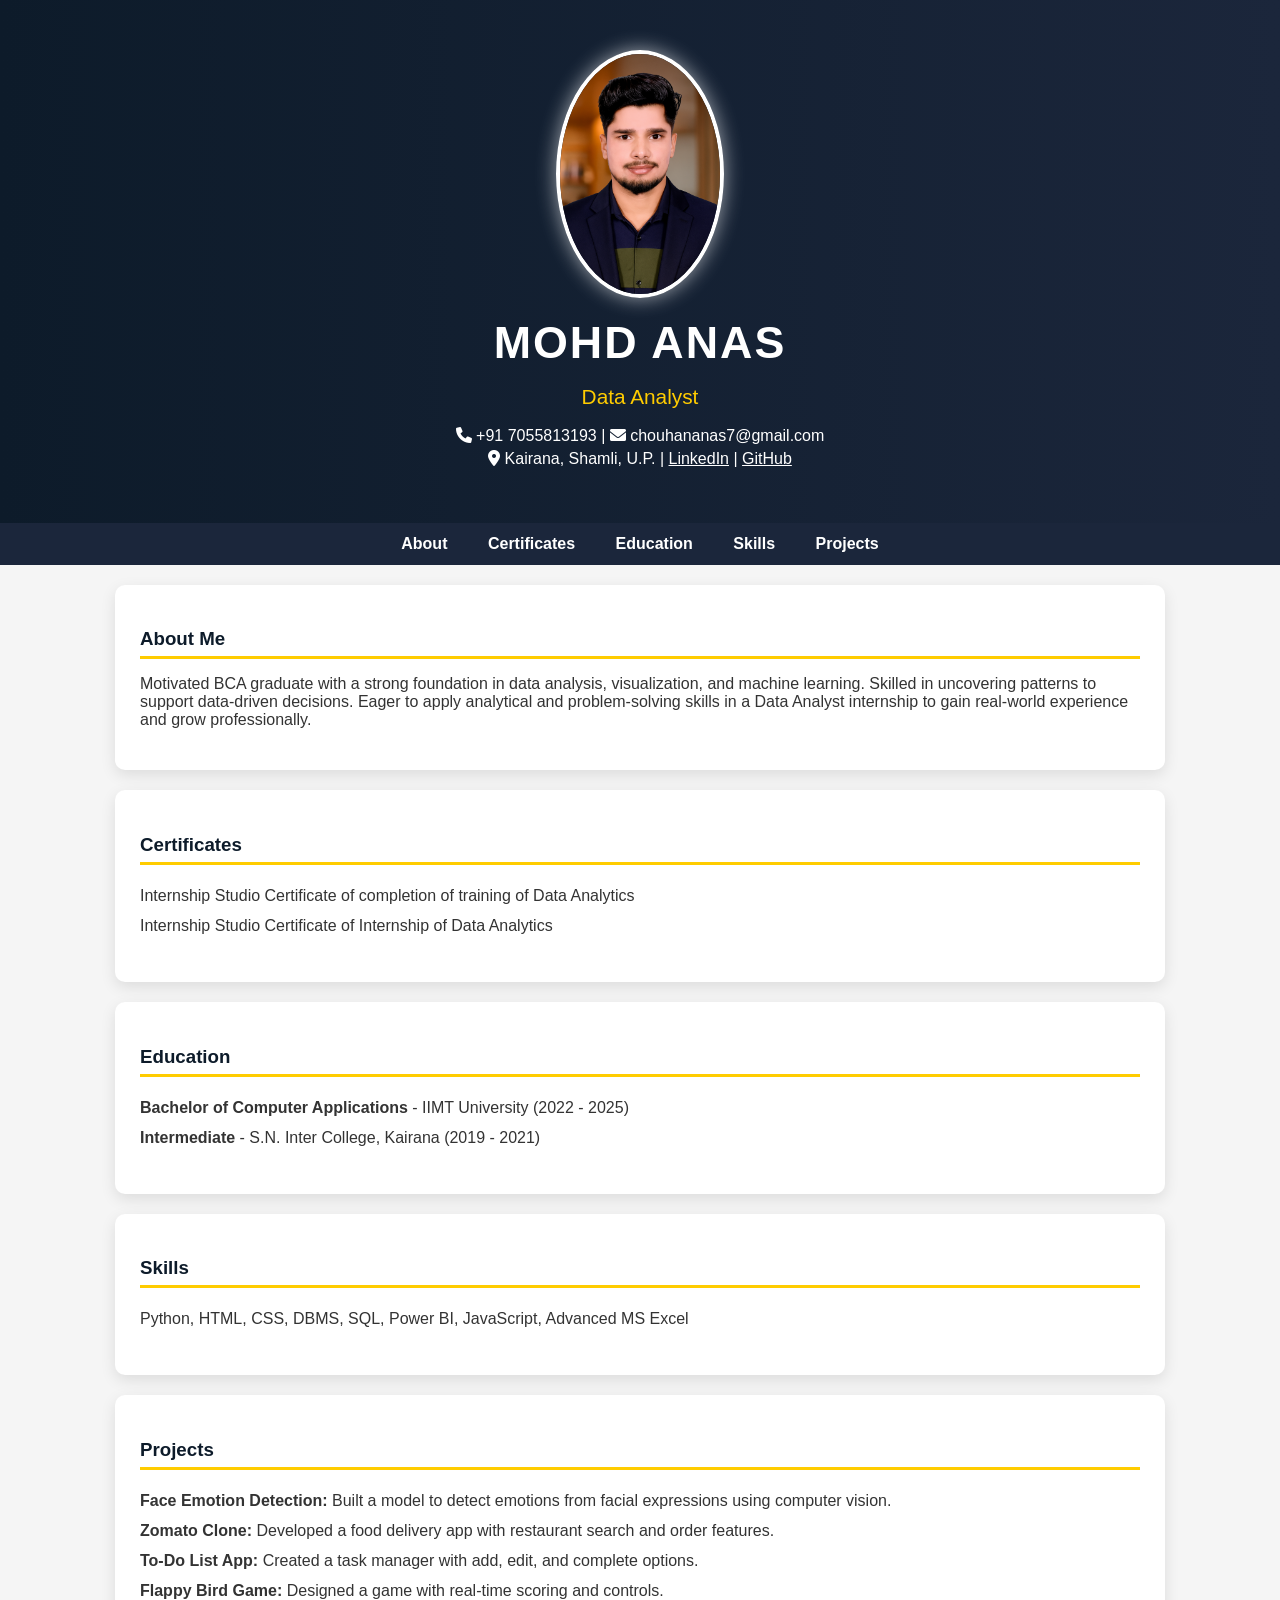
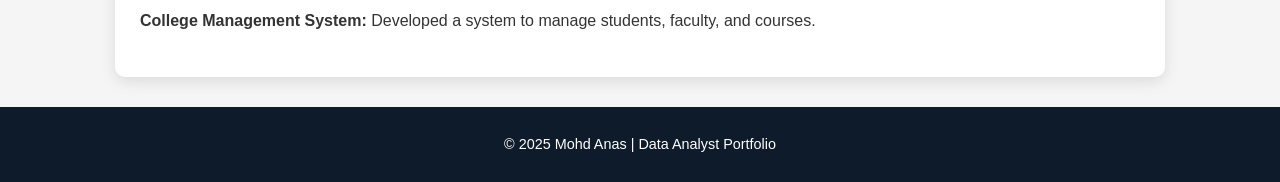
==== index.html @ b006fb7f "portfolio name" ====
<!DOCTYPE html>
<html lang="en">
<head>
    <meta charset="UTF-8">
    <meta name="viewport" content="width=device-width, initial-scale=1.0">
    <title>Mohd Anas - Data Analyst</title>
    <link href="https://cdnjs.cloudflare.com/ajax/libs/font-awesome/6.0.0/css/all.min.css" rel="stylesheet">
    <style>
        /* Global Styles */
        body {
            font-family: 'Segoe UI', Tahoma, sans-serif;
            margin: 0;
            background: #f5f5f5;
            color: #333;
            scroll-behavior: smooth;
        }

        /* Header */
        header {
            background: linear-gradient(90deg, #0d1b2a, #1b263b);
            color: white;
            text-align: center;
            padding: 50px 20px;
            animation: fadeInDown 1.2s ease-in-out;
        }
        header img {
            width: 160px;
            border-radius: 50%;
            border: 4px solid white;
            animation: bounce 3s infinite ease-in-out;
            box-shadow: 0 0 20px rgba(255,255,255,0.6);
            transition: transform 0.4s ease, box-shadow 0.4s ease;
        }
        header img:hover {
            transform: scale(1.08);
            box-shadow: 0 0 40px rgba(255, 204, 0, 0.8);
        }
        header h1 {
            font-size: 2.8em;
            margin: 15px 0 5px;
            letter-spacing: 2px;
            animation: fadeIn 1.5s ease-in-out;
        }
        header h2 {
            font-weight: normal;
            font-size: 1.3em;
            color: #ffcc00;
            animation: fadeIn 2s ease-in-out;
        }
        header p {
            margin: 5px 0;
            animation: fadeIn 2.2s ease-in-out;
        }

        /* Navigation */
        nav {
            background: #1b263b;
            text-align: center;
            padding: 12px 0;
            position: sticky;
            top: 0;
            z-index: 10;
        }
        nav a {
            color: white;
            margin: 0 18px;
            text-decoration: none;
            font-weight: bold;
            transition: color 0.3s, transform 0.3s;
        }
        nav a:hover {
            color: #ffcc00;
            transform: translateY(-2px);
        }

        /* Sections */
        section {
            max-width: 1000px;
            margin: auto;
            background: white;
            padding: 25px;
            margin-top: 20px;
            border-radius: 10px;
            box-shadow: 0px 5px 15px rgba(0,0,0,0.1);
            opacity: 0;
            transform: translateY(30px);
            transition: all 0.8s ease-in-out;
        }
        section.show {
            opacity: 1;
            transform: translateY(0);
        }

        h3 {
            color: #0d1b2a;
            border-bottom: 3px solid #ffcc00;
            padding-bottom: 6px;
            margin-bottom: 15px;
            position: relative;
            animation: slideInLeft 1s ease-in-out;
        }

        ul {
            list-style: none;
            padding: 0;
        }
        ul li {
            padding: 6px 0;
            animation: fadeInUp 0.8s ease-in-out;
        }

        /* Footer */
        footer {
            background: #0d1b2a;
            color: white;
            text-align: center;
            padding: 15px;
            margin-top: 30px;
            font-size: 0.9em;
        }

        /* Animations */
        @keyframes fadeIn {
            from { opacity: 0; }
            to { opacity: 1; }
        }
        @keyframes fadeInDown {
            from { transform: translateY(-40px); opacity: 0; }
            to { transform: translateY(0); opacity: 1; }
        }
        @keyframes slideInLeft {
            from { transform: translateX(-40px); opacity: 0; }
            to { transform: translateX(0); opacity: 1; }
        }
        @keyframes fadeInUp {
            from { transform: translateY(20px); opacity: 0; }
            to { transform: translateY(0); opacity: 1; }
        }
        @keyframes bounce {
            0%, 100% { transform: translateY(0); }
            50% { transform: translateY(-12px); }
        }
    </style>
</head>
<body>

<header>
    <img src="image.png" alt="Mohd Anas">
    <h1>MOHD ANAS</h1>
    <h2>Data Analyst</h2>
    <p><i class="fas fa-phone"></i> +91 7055813193 | <i class="fas fa-envelope"></i> chouhananas7@gmail.com</p>
    <p><i class="fas fa-map-marker-alt"></i> Kairana, Shamli, U.P. | 
       <a href="https://www.linkedin.com/in/mohd-anas-bbb191322/" style="color:white">LinkedIn</a> | 
       <a href="https://github.com/anaschouhan001" style="color:white">GitHub</a>
    </p>
</header>

<nav>
    <a href="#about">About</a>
    <a href="#certificates">Certificates</a>
    <a href="#education">Education</a>
    <a href="#skills">Skills</a>
    <a href="#projects">Projects</a>
</nav>

<section id="about">
    <h3>About Me</h3>
    <p>Motivated BCA graduate with a strong foundation in data analysis, visualization, and machine learning. Skilled in uncovering patterns to support data-driven decisions. Eager to apply analytical and problem-solving skills in a Data Analyst internship to gain real-world experience and grow professionally.</p>
</section>

<section id="certificates">
    <h3>Certificates</h3>
    <ul>
        <li>Internship Studio Certificate of completion of training of Data Analytics</li>
        <li>Internship Studio Certificate of Internship of Data Analytics</li>
    </ul>
</section>

<section id="education">
    <h3>Education</h3>
    <ul>
        <li><strong>Bachelor of Computer Applications</strong> - IIMT University (2022 - 2025)</li>
        <li><strong>Intermediate</strong> - S.N. Inter College, Kairana (2019 - 2021)</li>
    </ul>
</section>

<section id="skills">
    <h3>Skills</h3>
    <ul>
        <li>Python, HTML, CSS, DBMS, SQL, Power BI, JavaScript, Advanced MS Excel</li>
    </ul>
</section>

<section id="projects">
    <h3>Projects</h3>
    <ul>
        <li><strong>Face Emotion Detection:</strong> Built a model to detect emotions from facial expressions using computer vision.</li>
        <li><strong>Zomato Clone:</strong> Developed a food delivery app with restaurant search and order features.</li>
        <li><strong>To-Do List App:</strong> Created a task manager with add, edit, and complete options.</li>
        <li><strong>Flappy Bird Game:</strong> Designed a game with real-time scoring and controls.</li>
        <li><strong>College Management System:</strong> Developed a system to manage students, faculty, and courses.</li>
    </ul>
</section>

<footer>
    <p>&copy; 2025 Mohd Anas | Data Analyst Portfolio</p>
</footer>

<!-- Scroll Animation Script -->
<script>
    const sections = document.querySelectorAll("section");
    const revealSection = () => {
        sections.forEach(sec => {
            const secTop = sec.getBoundingClientRect().top;
            if (secTop < window.innerHeight - 100) {
                sec.classList.add("show");
            }
        });
    };
    window.addEventListener("scroll", revealSection);
    revealSection();
</script>

</body>
</html>
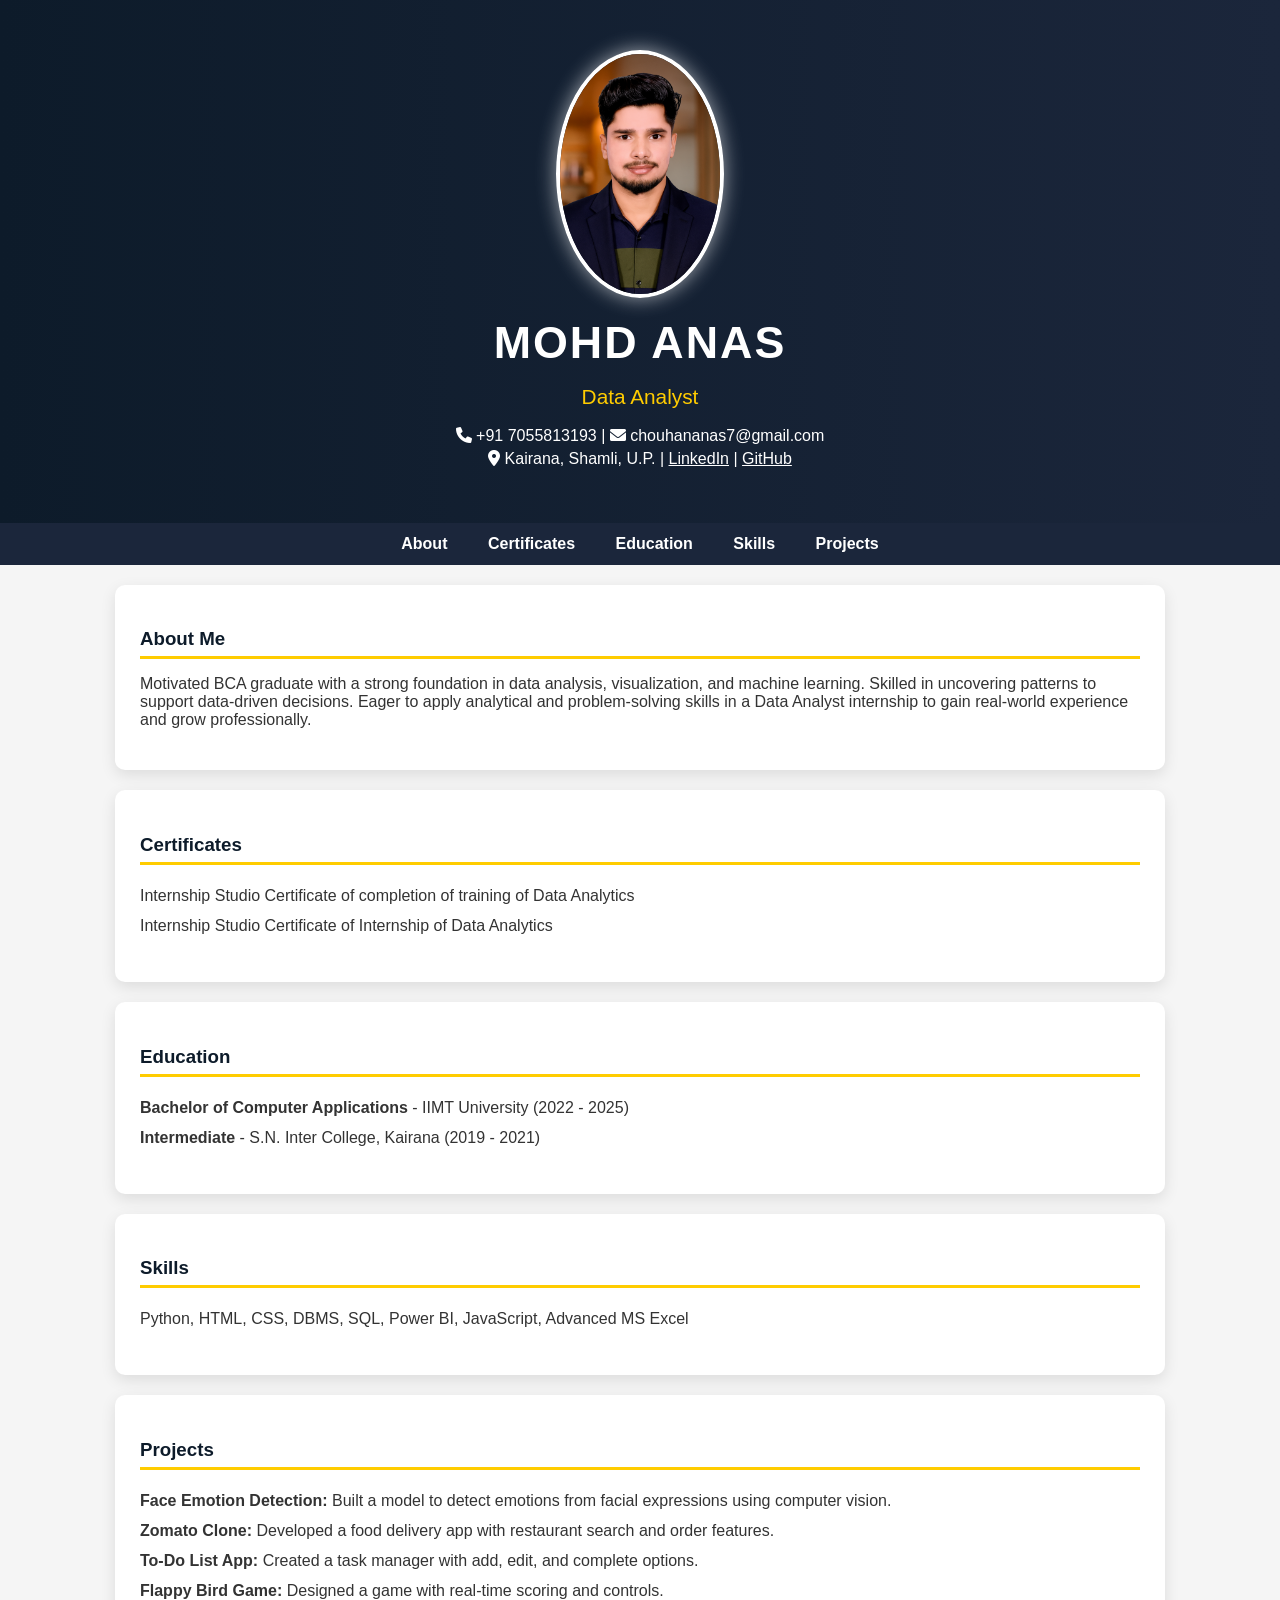
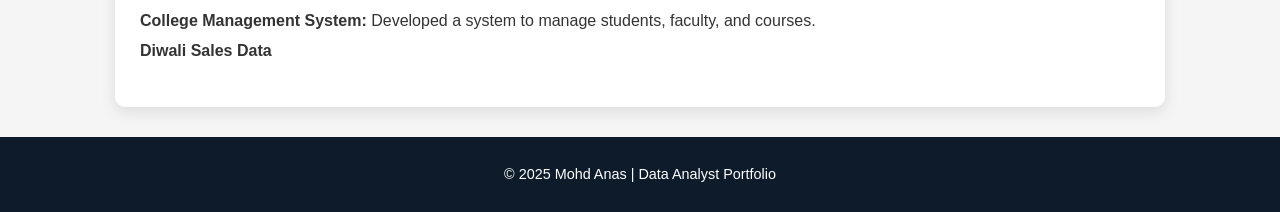
==== commit 0224370c: "linkdin link add" ====
--- a/index.html
+++ b/index.html
@@ -150,7 +150,7 @@
     <h2>Data Analyst</h2>
     <p><i class="fas fa-phone"></i> +91 7055813193 | <i class="fas fa-envelope"></i> chouhananas7@gmail.com</p>
     <p><i class="fas fa-map-marker-alt"></i> Kairana, Shamli, U.P. | 
-       <a href="https://www.linkedin.com/in/mohd-anas-bbb191322/" style="color:white">LinkedIn</a> | 
+       <a href="https://www.linkedin.com/in/mohd-anas-bb8191322?utm_source=share&utm_campaign=share_via&utm_content=profile&utm_medium=android_app" style="color:white">LinkedIn</a> | 
        <a href="https://github.com/anaschouhan001" style="color:white">GitHub</a>
     </p>
 </header>
@@ -199,6 +199,7 @@
         <li><strong>To-Do List App:</strong> Created a task manager with add, edit, and complete options.</li>
         <li><strong>Flappy Bird Game:</strong> Designed a game with real-time scoring and controls.</li>
         <li><strong>College Management System:</strong> Developed a system to manage students, faculty, and courses.</li>
+        <li><strong>Diwali Sales Data</strong></li>
     </ul>
 </section>
 
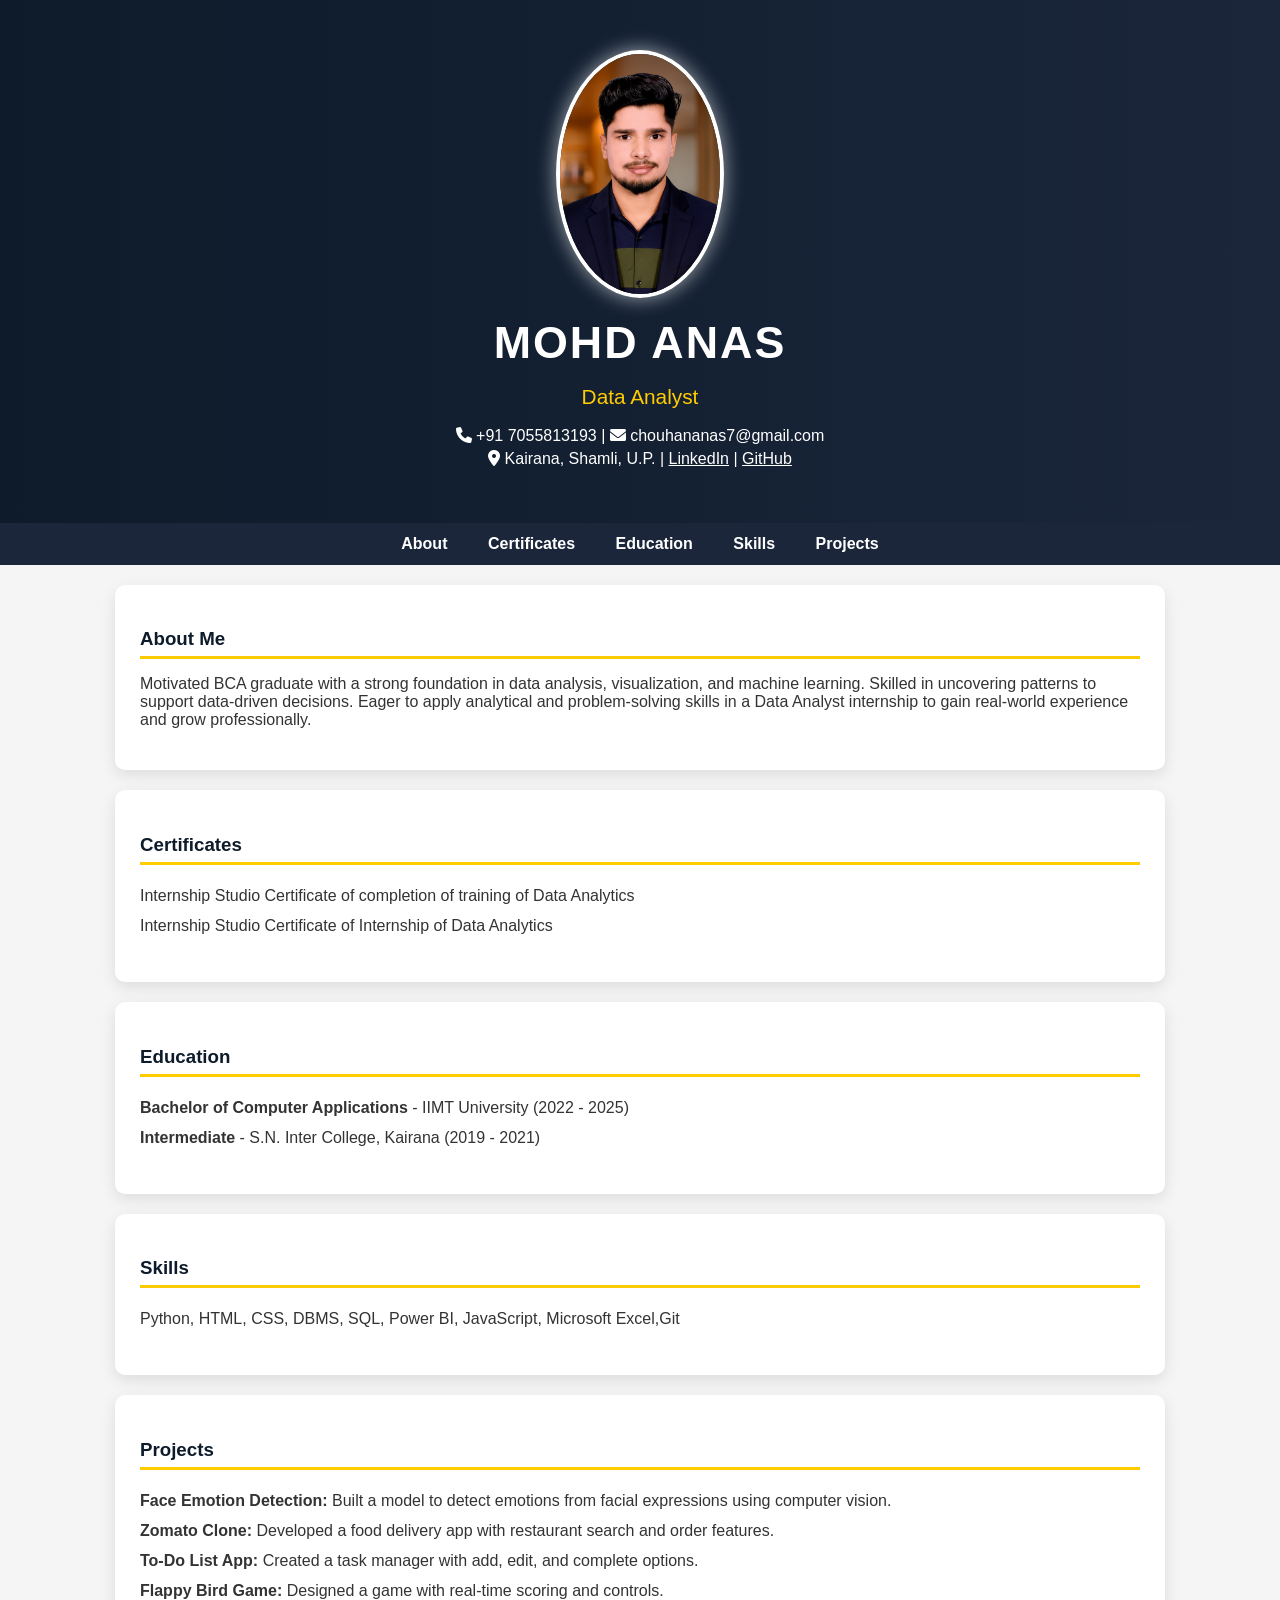
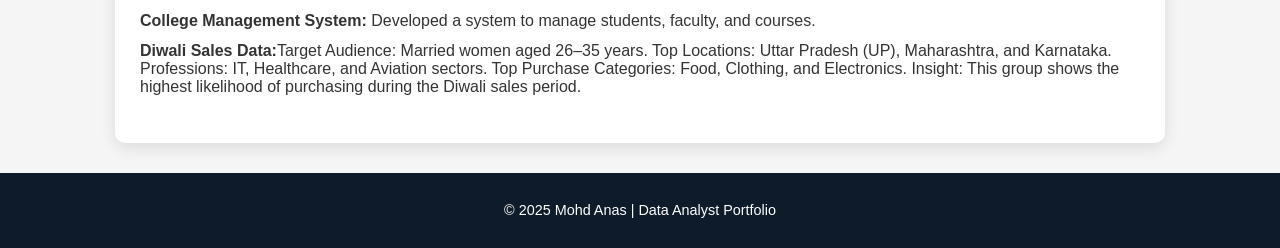
==== commit 8e5a84ba: "project add" ====
--- a/index.html
+++ b/index.html
@@ -187,7 +187,7 @@
 <section id="skills">
     <h3>Skills</h3>
     <ul>
-        <li>Python, HTML, CSS, DBMS, SQL, Power BI, JavaScript, Advanced MS Excel</li>
+        <li>Python, HTML, CSS, DBMS, SQL, Power BI, JavaScript, Microsoft Excel,Git</li>
     </ul>
 </section>
 
@@ -199,7 +199,11 @@
         <li><strong>To-Do List App:</strong> Created a task manager with add, edit, and complete options.</li>
         <li><strong>Flappy Bird Game:</strong> Designed a game with real-time scoring and controls.</li>
         <li><strong>College Management System:</strong> Developed a system to manage students, faculty, and courses.</li>
-        <li><strong>Diwali Sales Data</strong></li>
+        <li><strong>Diwali Sales Data:</strong>Target Audience: Married women aged 26–35 years.
+                                               Top Locations: Uttar Pradesh (UP), Maharashtra, and Karnataka.
+                                               Professions: IT, Healthcare, and Aviation sectors.
+                                               Top Purchase Categories: Food, Clothing, and Electronics.
+                                               Insight: This group shows the highest likelihood of purchasing during the Diwali sales period.</li>
     </ul>
 </section>
 
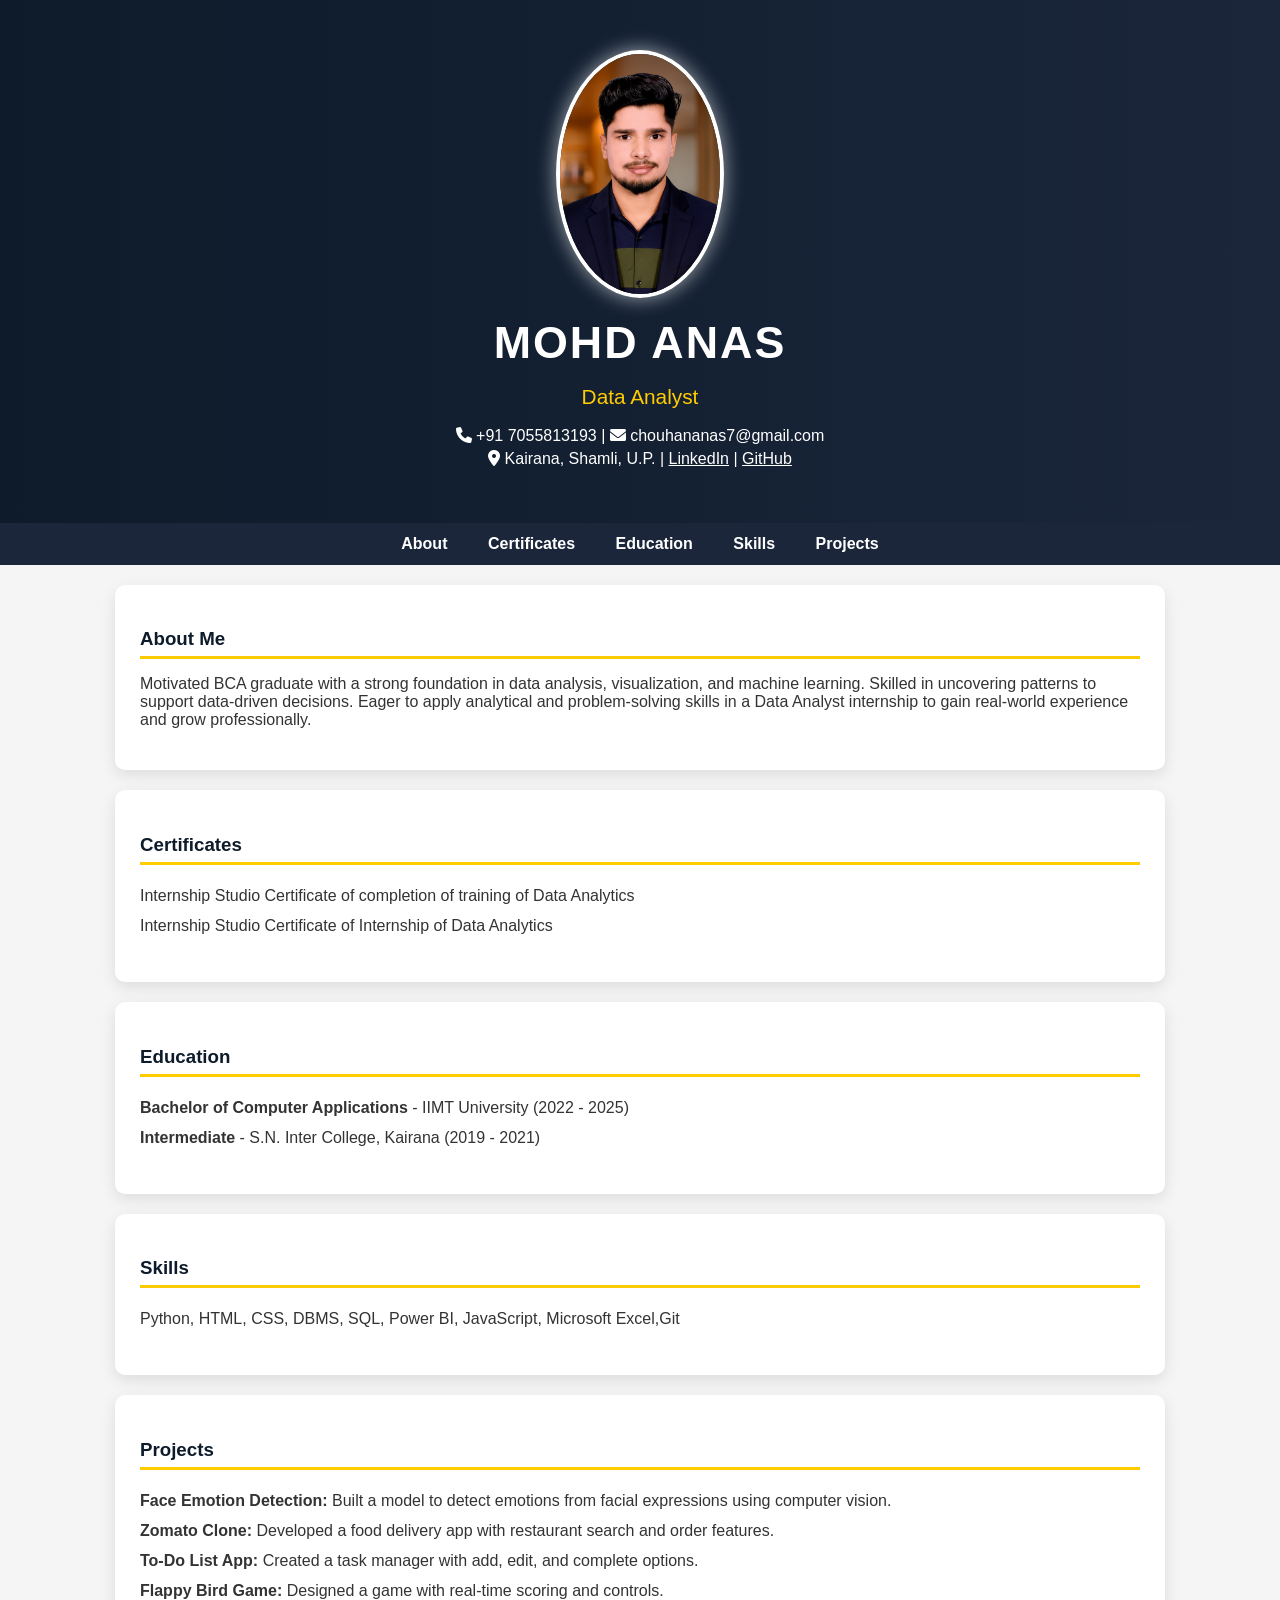
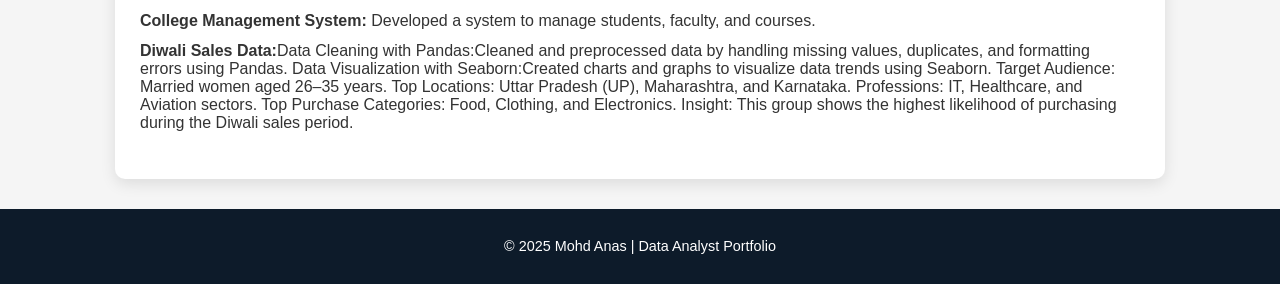
==== commit 8c3d9a36: "Update Project" ====
--- a/index.html
+++ b/index.html
@@ -199,7 +199,9 @@
         <li><strong>To-Do List App:</strong> Created a task manager with add, edit, and complete options.</li>
         <li><strong>Flappy Bird Game:</strong> Designed a game with real-time scoring and controls.</li>
         <li><strong>College Management System:</strong> Developed a system to manage students, faculty, and courses.</li>
-        <li><strong>Diwali Sales Data:</strong>Target Audience: Married women aged 26–35 years.
+        <li><strong>Diwali Sales Data:</strong>Data Cleaning with Pandas:Cleaned and preprocessed data by handling missing values, duplicates, and formatting errors using Pandas.
+                                               Data Visualization with Seaborn:Created charts and graphs to visualize data trends using Seaborn.
+                                               Target Audience: Married women aged 26–35 years.
                                                Top Locations: Uttar Pradesh (UP), Maharashtra, and Karnataka.
                                                Professions: IT, Healthcare, and Aviation sectors.
                                                Top Purchase Categories: Food, Clothing, and Electronics.
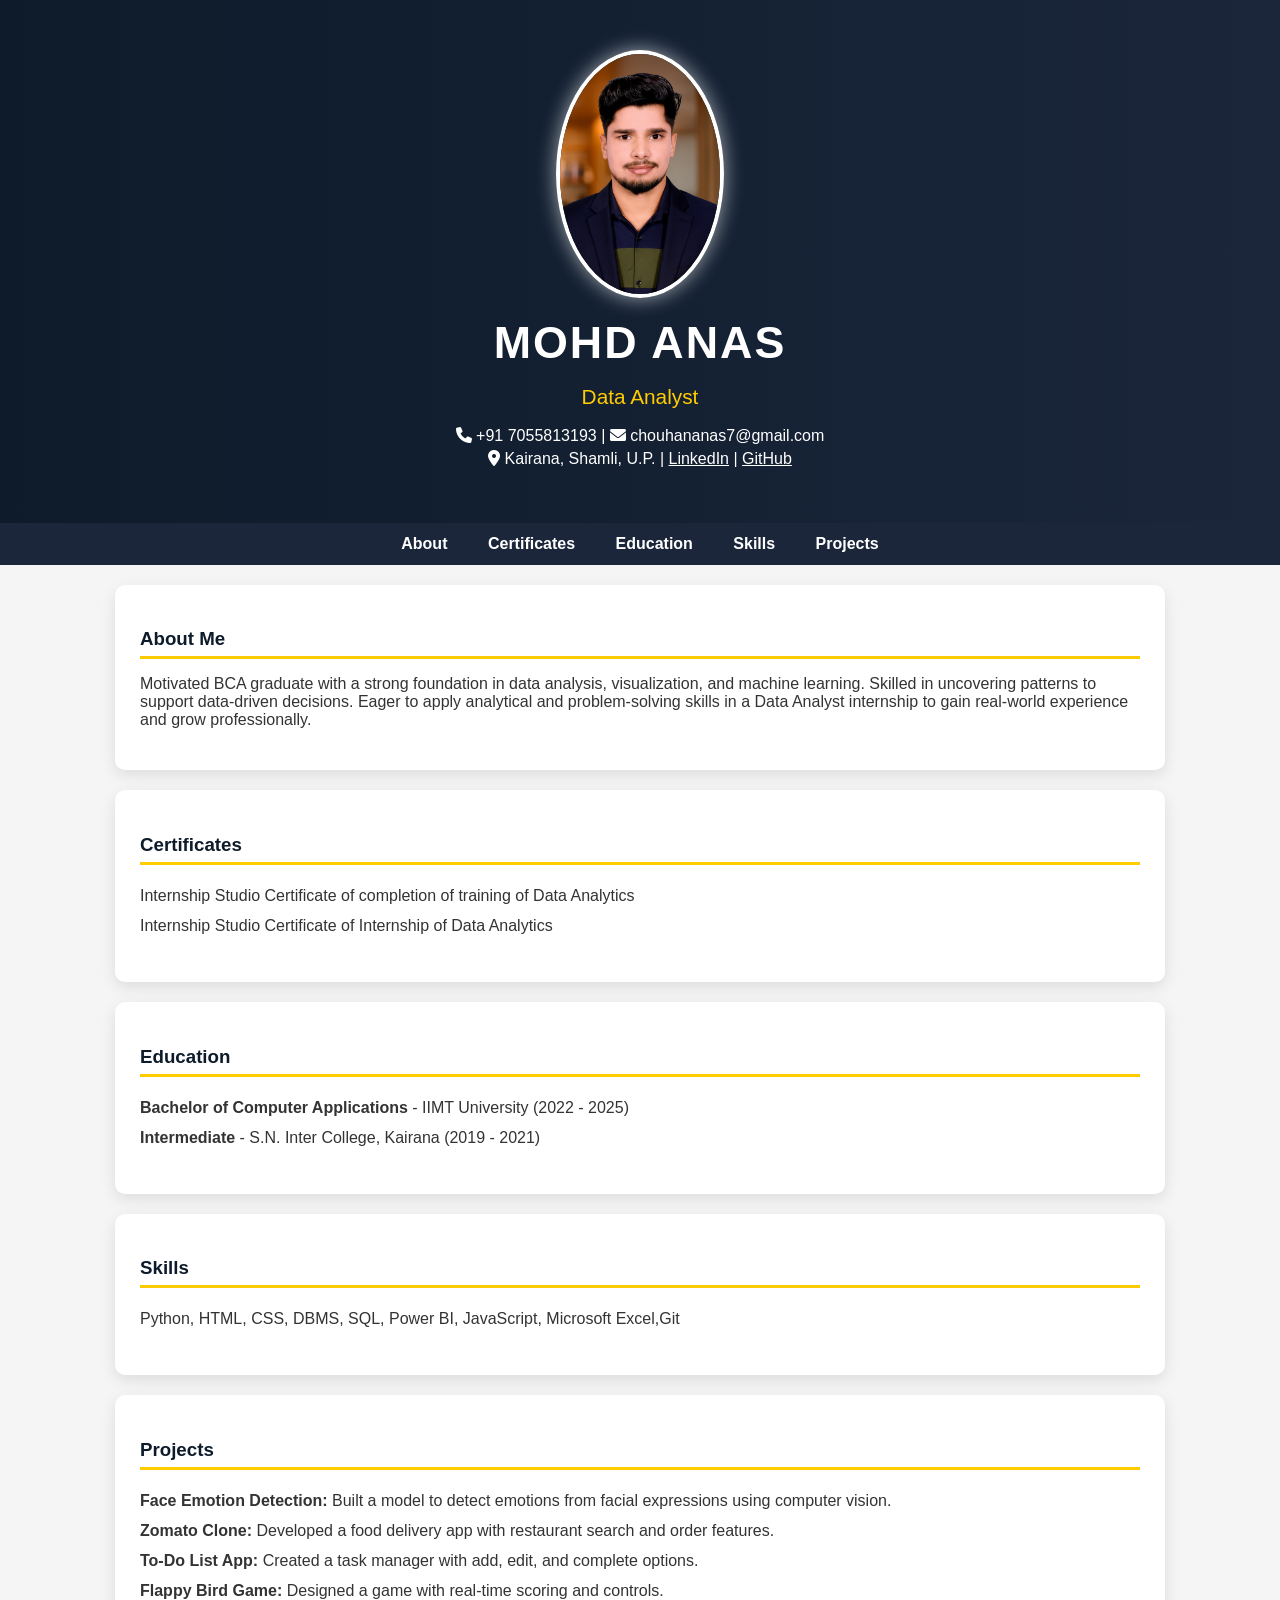
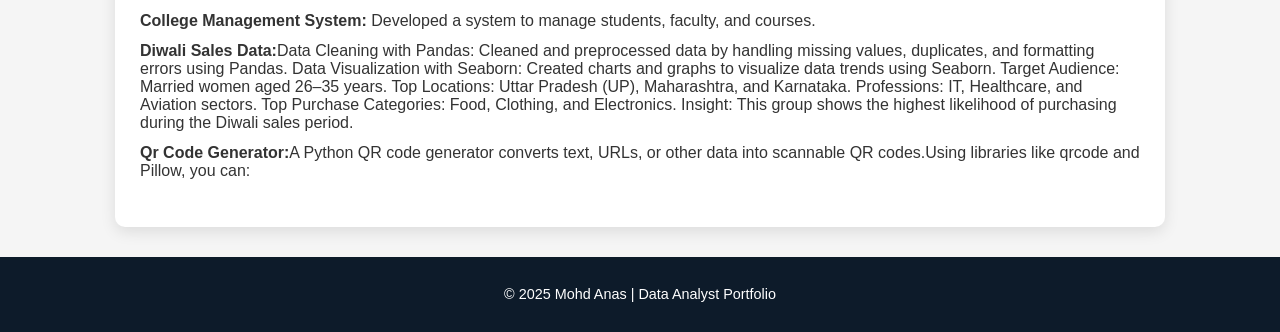
==== commit 9621b33d: "project complate" ====
--- a/index.html
+++ b/index.html
@@ -199,13 +199,14 @@
         <li><strong>To-Do List App:</strong> Created a task manager with add, edit, and complete options.</li>
         <li><strong>Flappy Bird Game:</strong> Designed a game with real-time scoring and controls.</li>
         <li><strong>College Management System:</strong> Developed a system to manage students, faculty, and courses.</li>
-        <li><strong>Diwali Sales Data:</strong>Data Cleaning with Pandas:Cleaned and preprocessed data by handling missing values, duplicates, and formatting errors using Pandas.
-                                               Data Visualization with Seaborn:Created charts and graphs to visualize data trends using Seaborn.
+        <li><strong>Diwali Sales Data:</strong>Data Cleaning with Pandas: Cleaned and preprocessed data by handling missing values, duplicates, and formatting errors using Pandas.
+                                               Data Visualization with Seaborn: Created charts and graphs to visualize data trends using Seaborn.
                                                Target Audience: Married women aged 26–35 years.
                                                Top Locations: Uttar Pradesh (UP), Maharashtra, and Karnataka.
                                                Professions: IT, Healthcare, and Aviation sectors.
                                                Top Purchase Categories: Food, Clothing, and Electronics.
                                                Insight: This group shows the highest likelihood of purchasing during the Diwali sales period.</li>
+        <li><strong>Qr Code Generator:</strong>A Python QR code generator converts text, URLs, or other data into scannable QR codes.Using libraries like qrcode and Pillow, you can:</li>                                       
     </ul>
 </section>
 
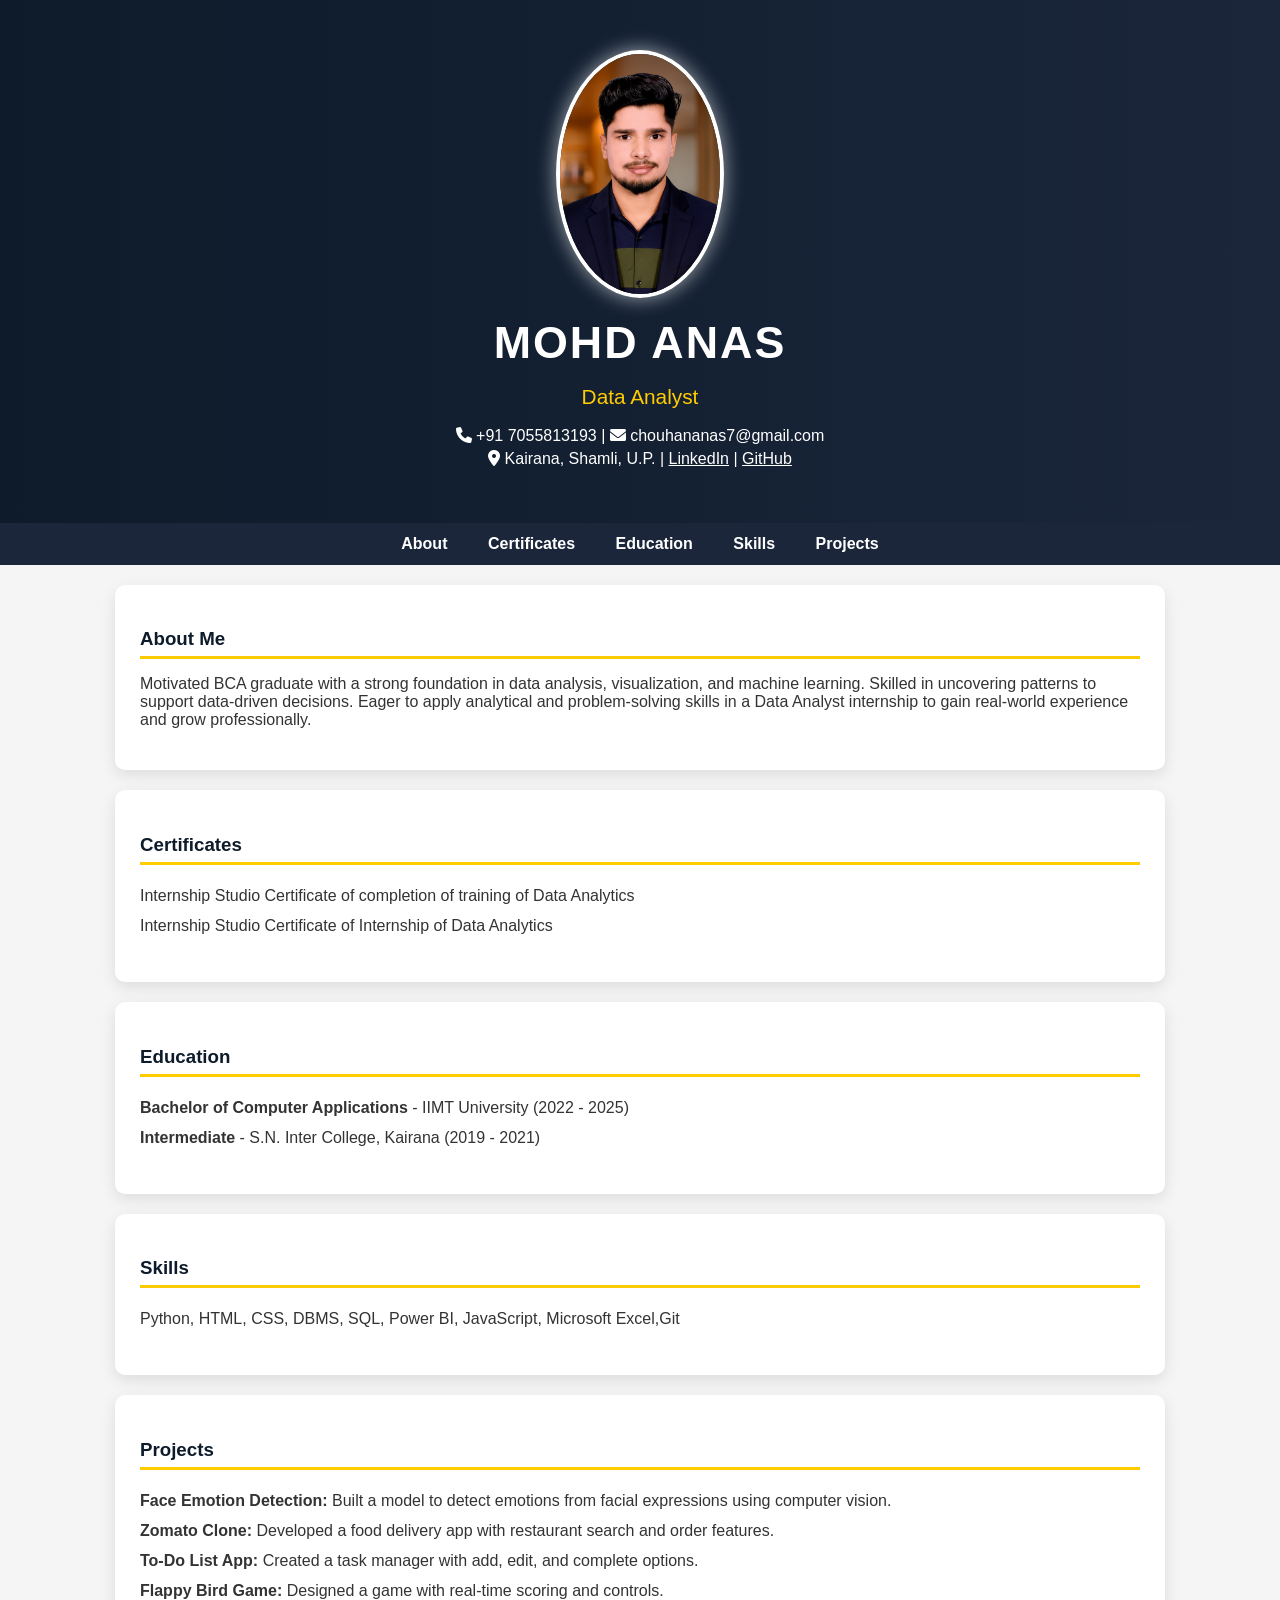
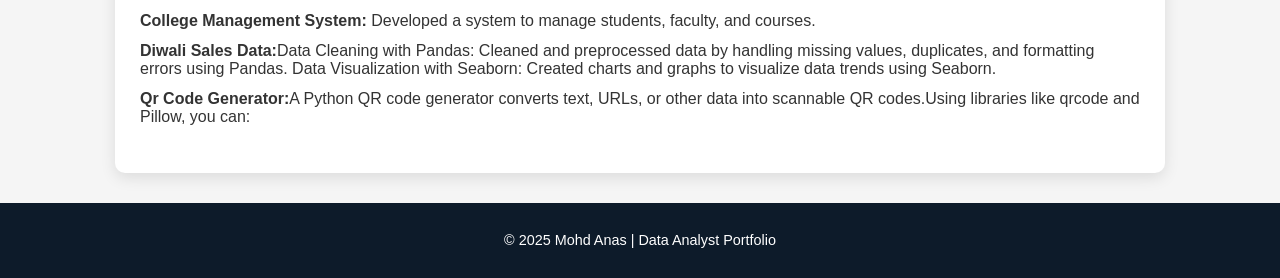
==== commit 179f23a2: "update" ====
--- a/index.html
+++ b/index.html
@@ -200,12 +200,7 @@
         <li><strong>Flappy Bird Game:</strong> Designed a game with real-time scoring and controls.</li>
         <li><strong>College Management System:</strong> Developed a system to manage students, faculty, and courses.</li>
         <li><strong>Diwali Sales Data:</strong>Data Cleaning with Pandas: Cleaned and preprocessed data by handling missing values, duplicates, and formatting errors using Pandas.
-                                               Data Visualization with Seaborn: Created charts and graphs to visualize data trends using Seaborn.
-                                               Target Audience: Married women aged 26–35 years.
-                                               Top Locations: Uttar Pradesh (UP), Maharashtra, and Karnataka.
-                                               Professions: IT, Healthcare, and Aviation sectors.
-                                               Top Purchase Categories: Food, Clothing, and Electronics.
-                                               Insight: This group shows the highest likelihood of purchasing during the Diwali sales period.</li>
+                                               Data Visualization with Seaborn: Created charts and graphs to visualize data trends using Seaborn.</li>
         <li><strong>Qr Code Generator:</strong>A Python QR code generator converts text, URLs, or other data into scannable QR codes.Using libraries like qrcode and Pillow, you can:</li>                                       
     </ul>
 </section>
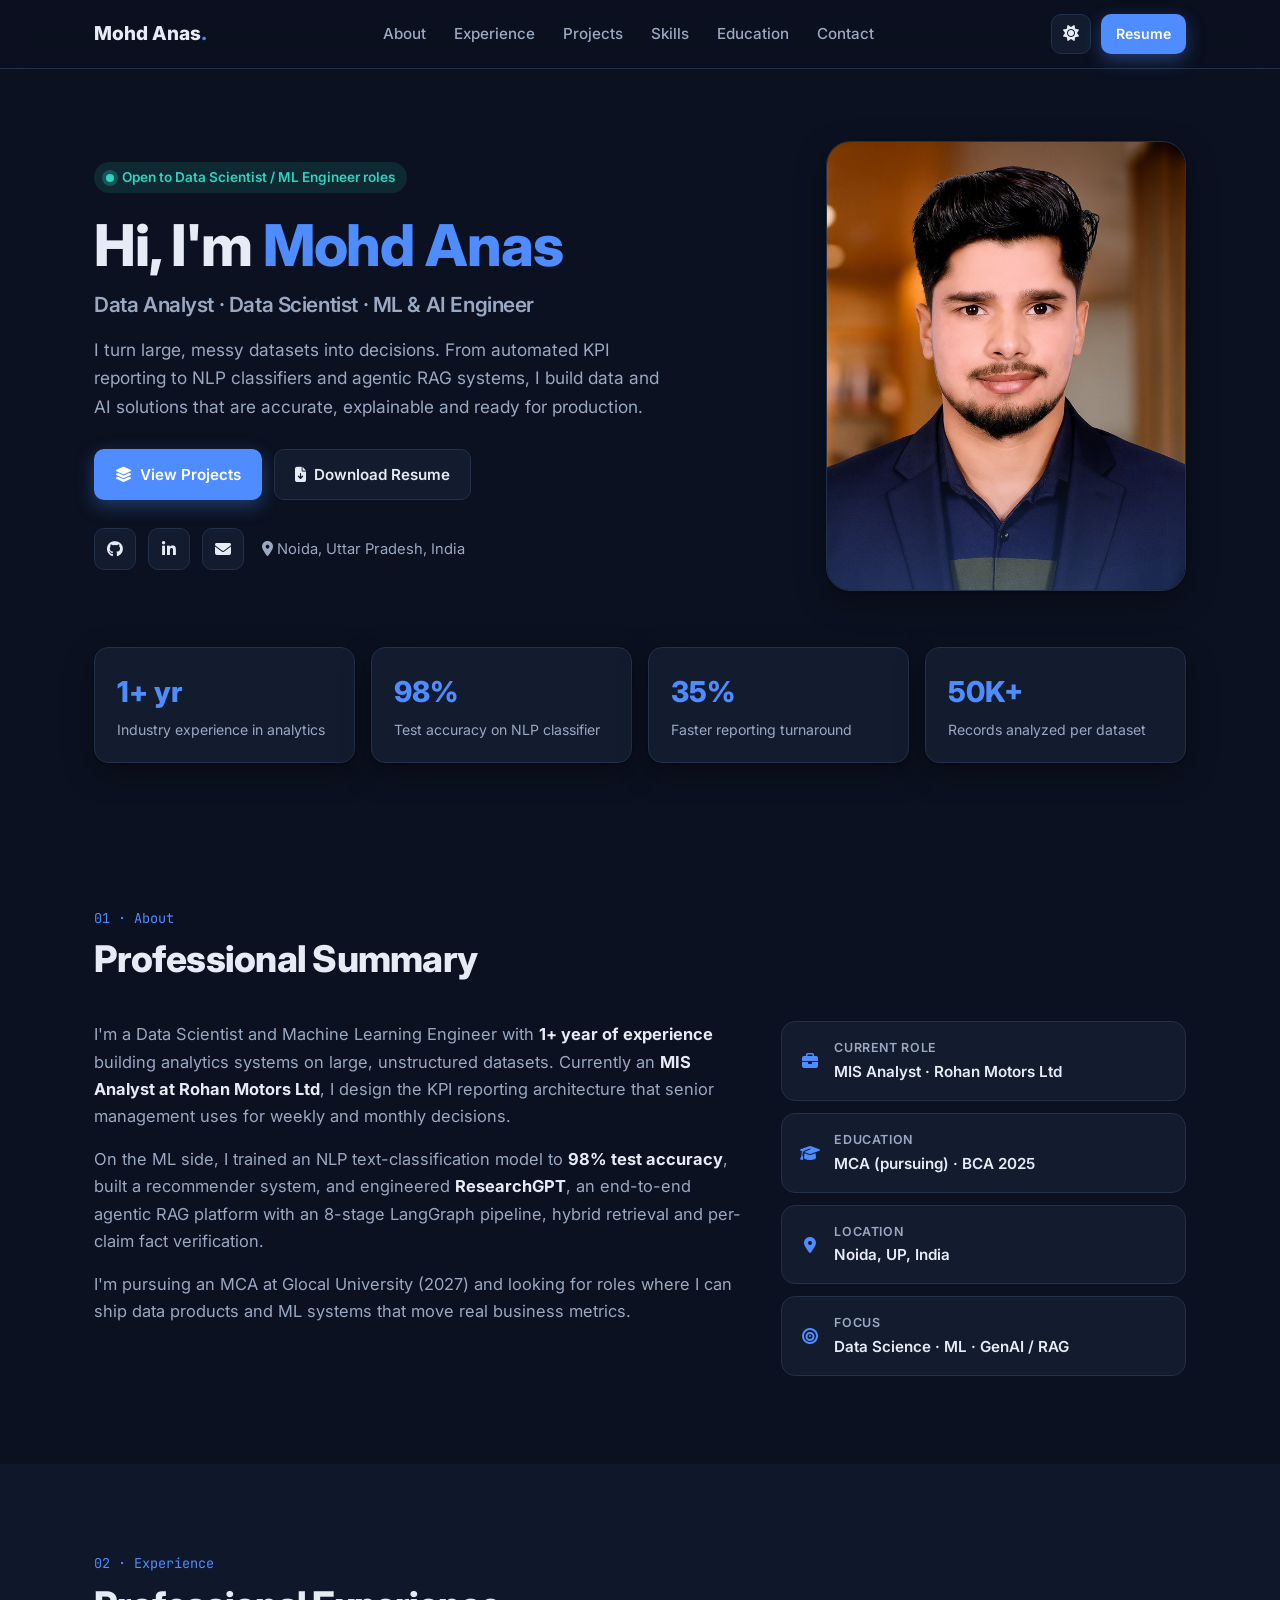
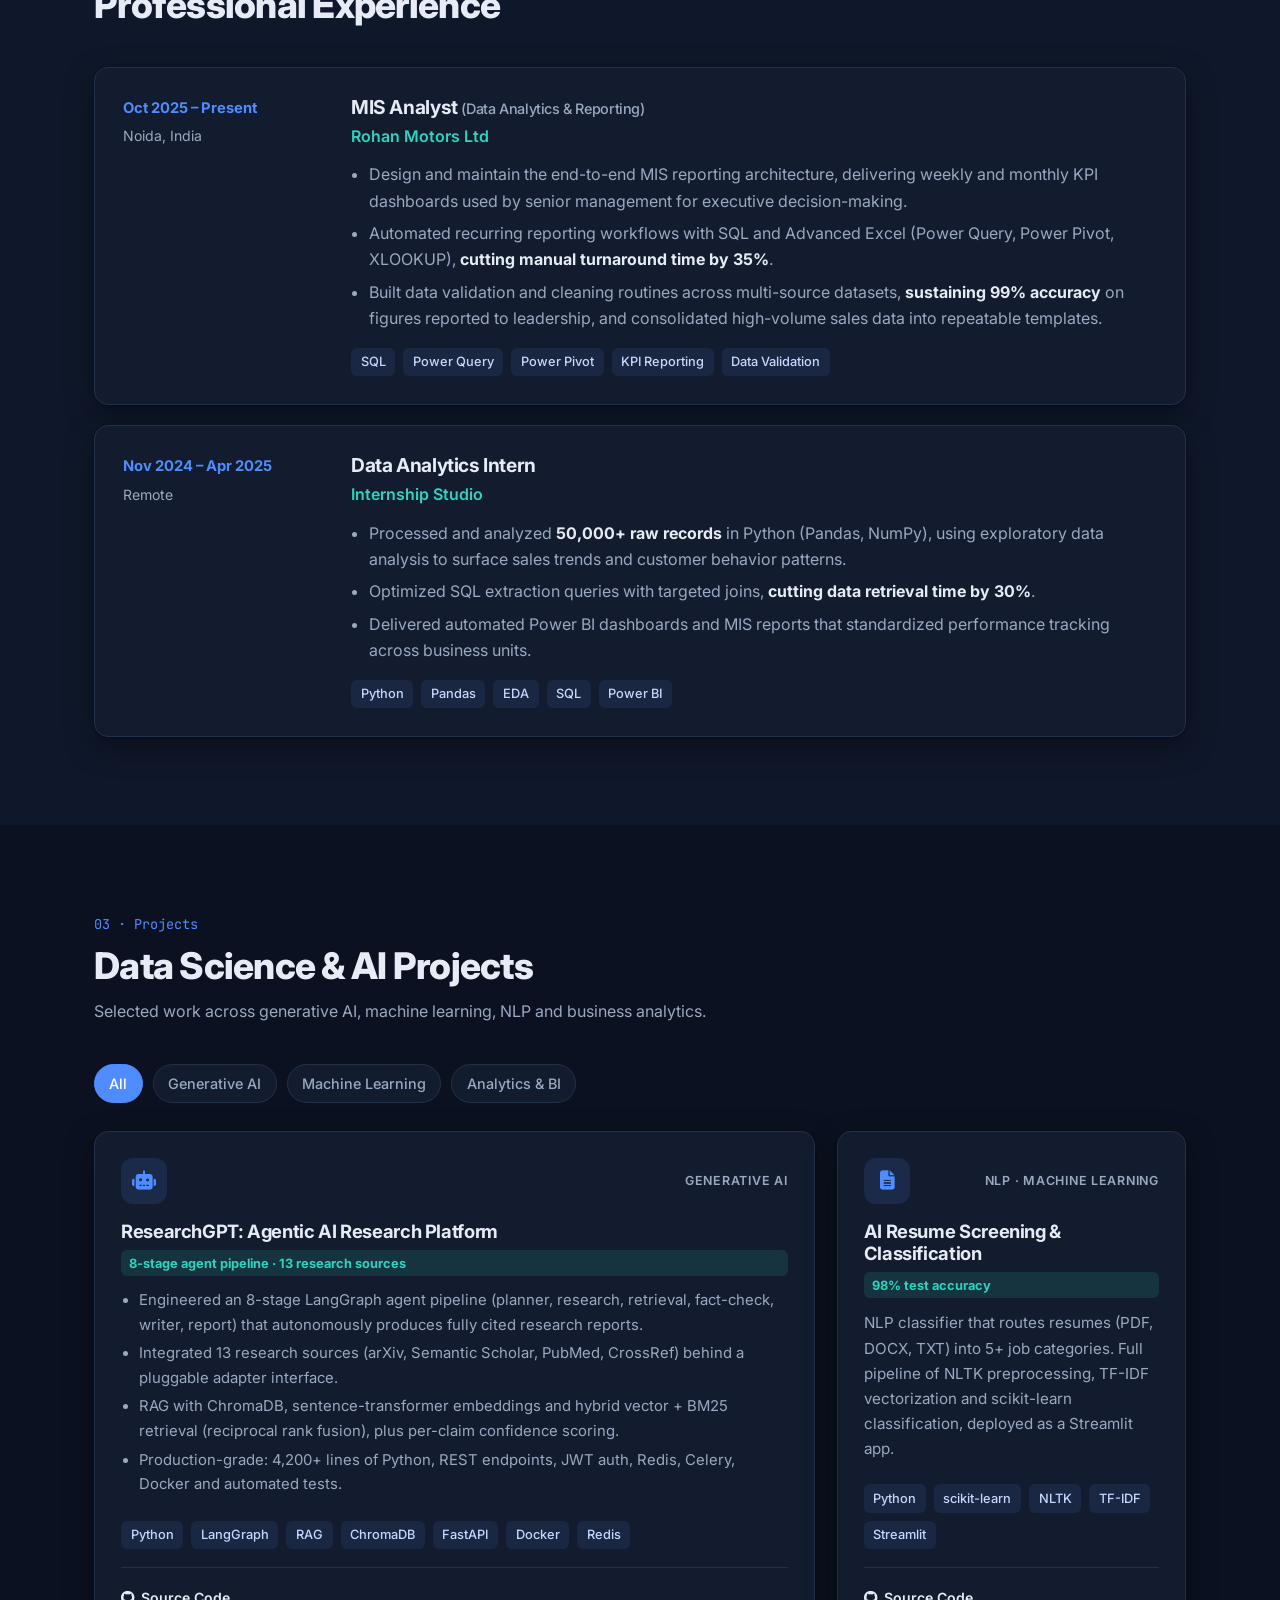
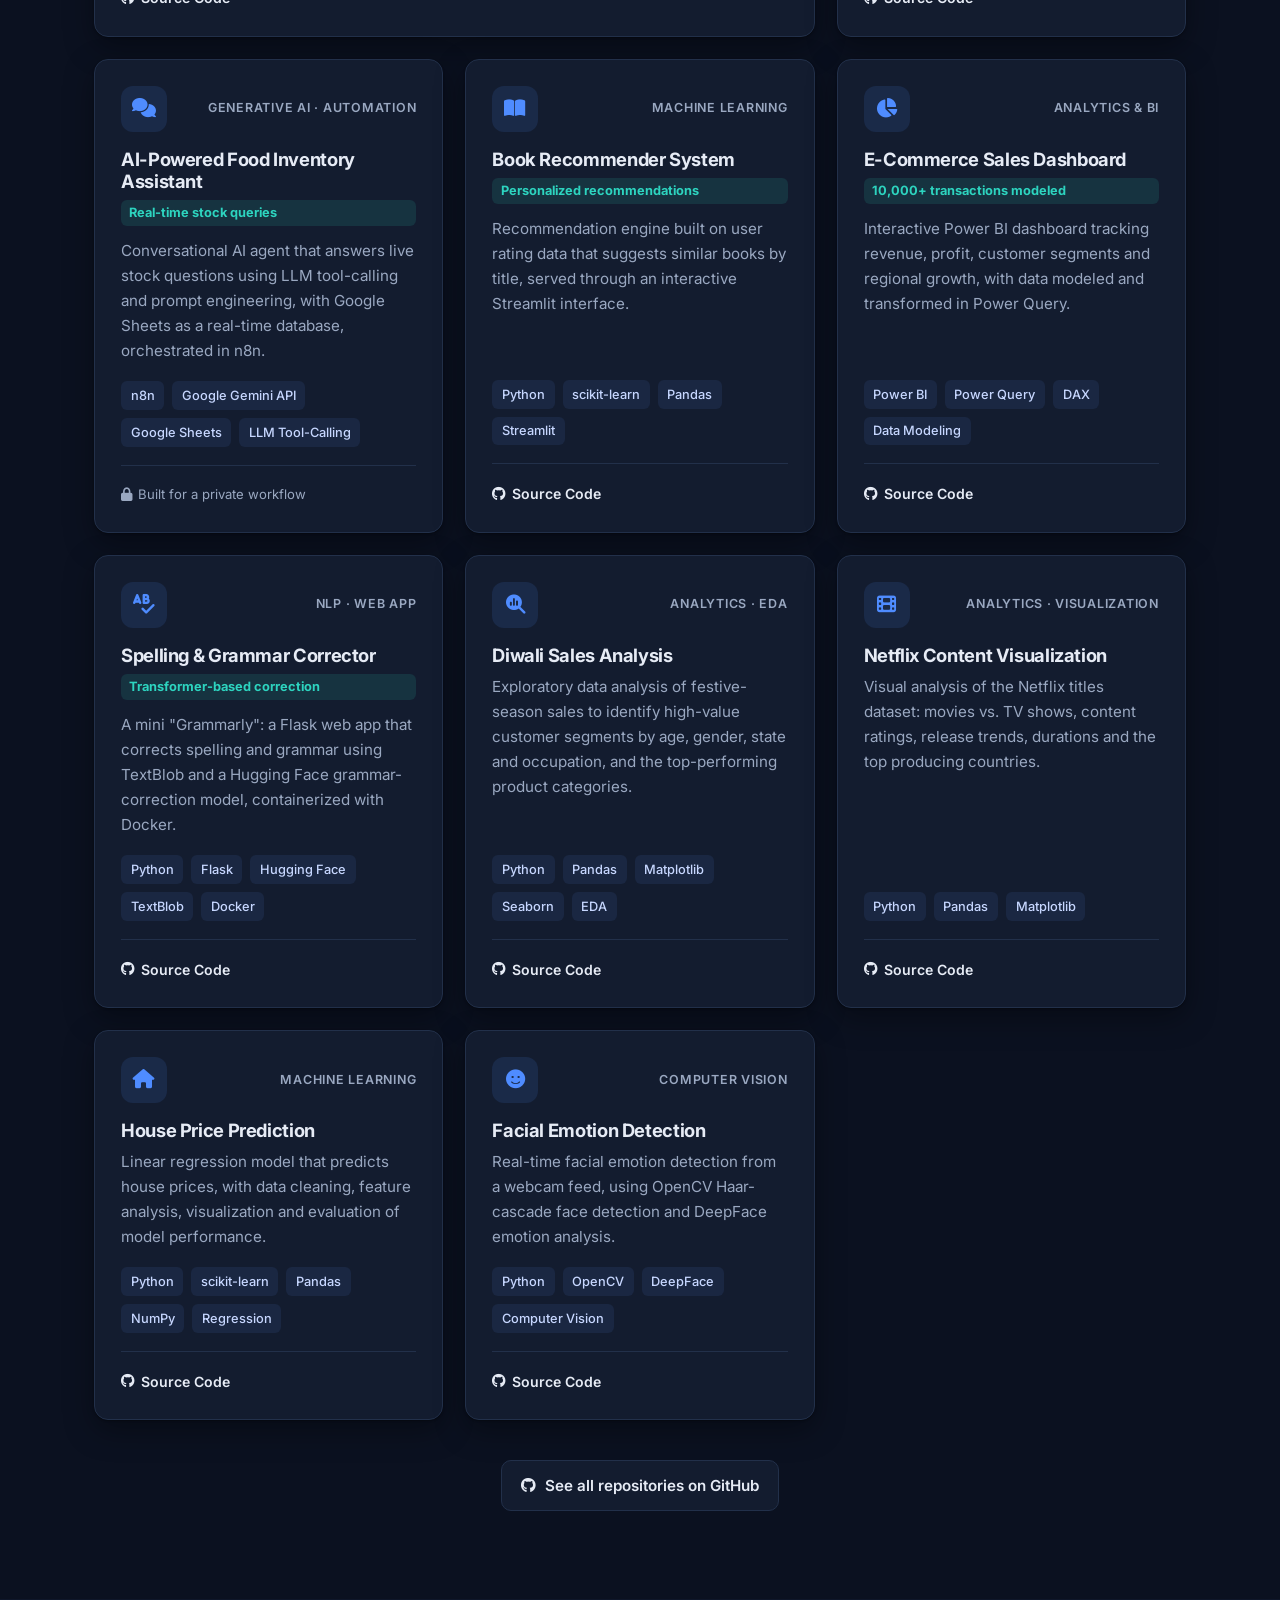
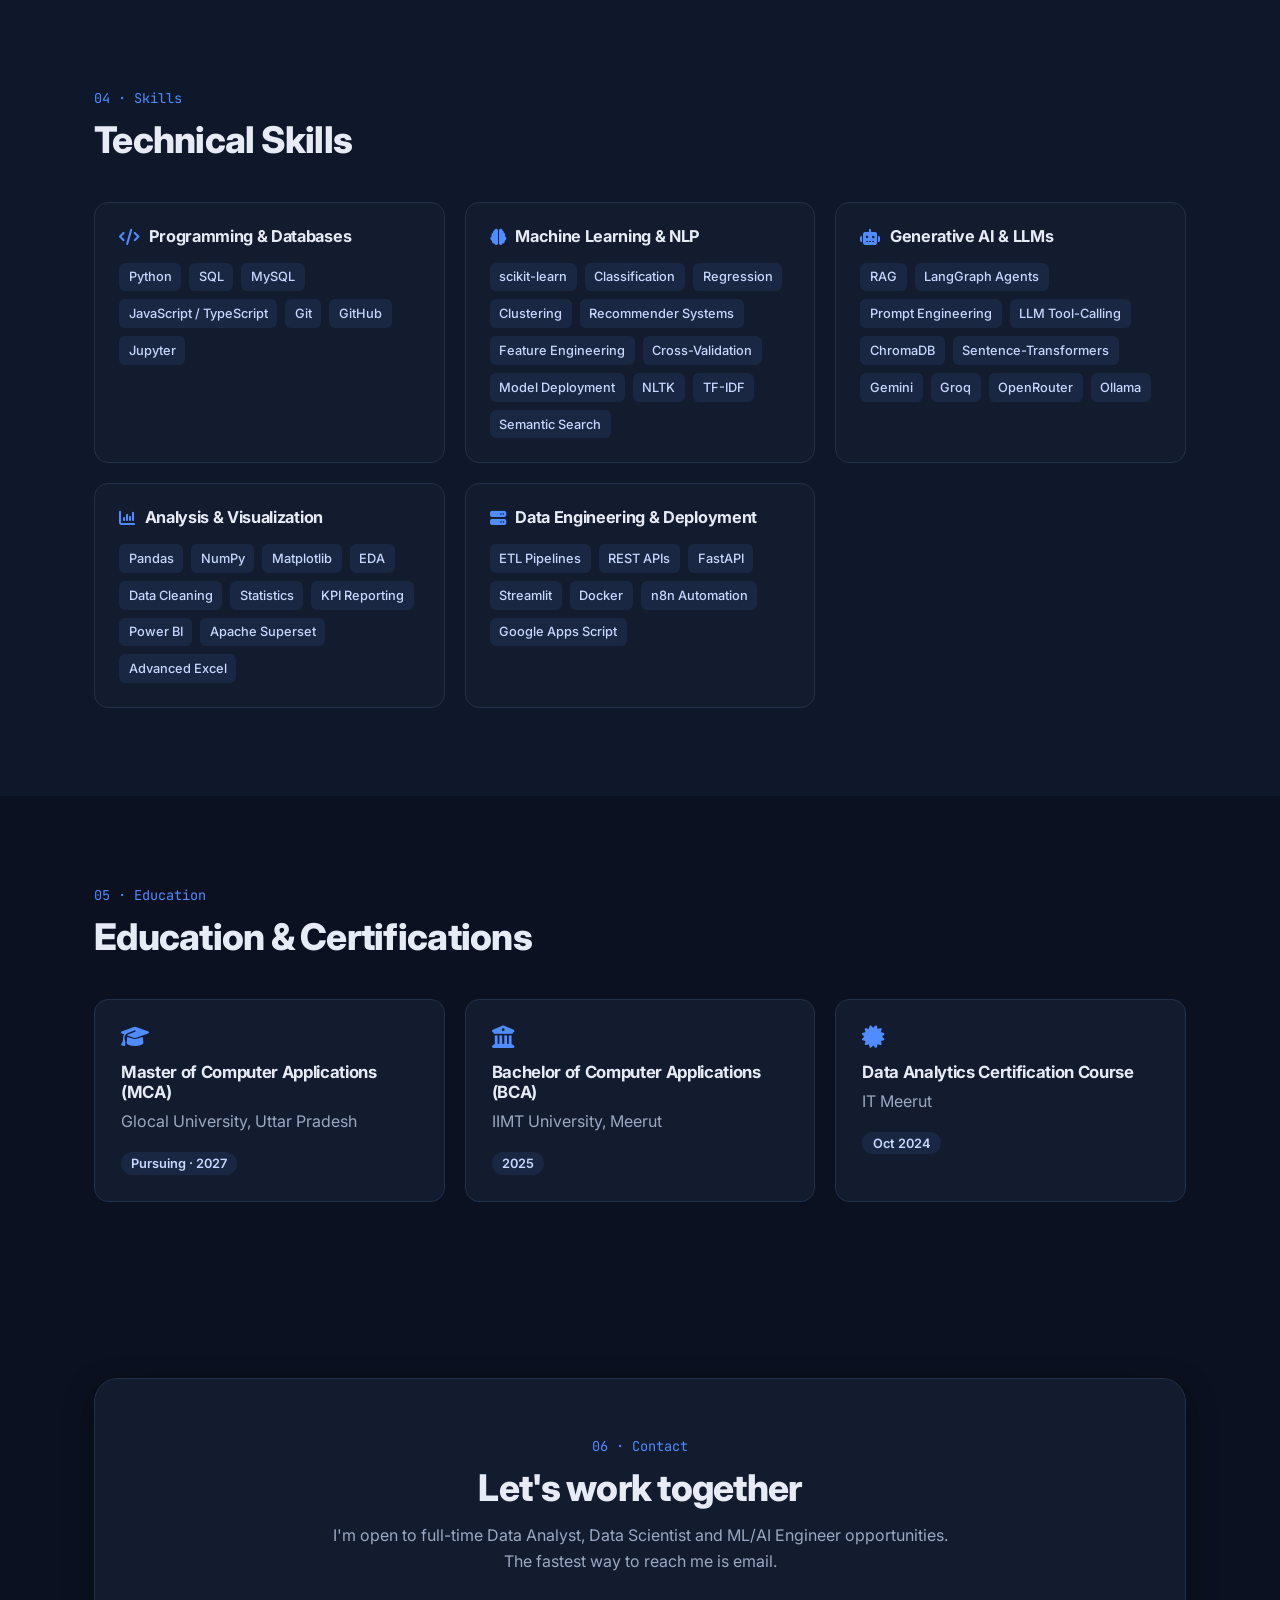
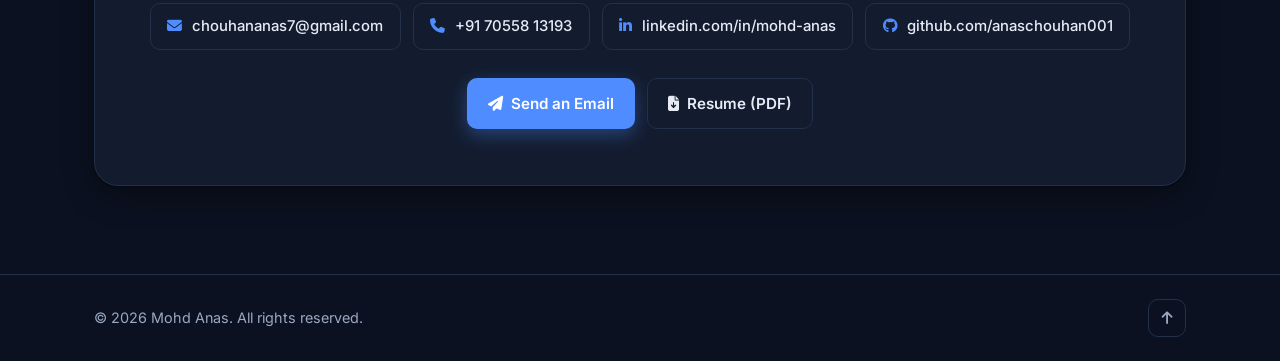
==== commit 5f0622df: "Redesign portfolio: professional dark theme, resume, projects Co-Authored-By: Claude Opus 5.5 <norep" ====
--- a/index.html
+++ b/index.html
@@ -1,228 +1,278 @@
 <!DOCTYPE html>
 <html lang="en">
 <head>
-    <meta charset="UTF-8">
-    <meta name="viewport" content="width=device-width, initial-scale=1.0">
-    <title>Mohd Anas - Data Analyst</title>
-    <link href="https://cdnjs.cloudflare.com/ajax/libs/font-awesome/6.0.0/css/all.min.css" rel="stylesheet">
-    <style>
-        /* Global Styles */
-        body {
-            font-family: 'Segoe UI', Tahoma, sans-serif;
-            margin: 0;
-            background: #f5f5f5;
-            color: #333;
-            scroll-behavior: smooth;
-        }
-
-        /* Header */
-        header {
-            background: linear-gradient(90deg, #0d1b2a, #1b263b);
-            color: white;
-            text-align: center;
-            padding: 50px 20px;
-            animation: fadeInDown 1.2s ease-in-out;
-        }
-        header img {
-            width: 160px;
-            border-radius: 50%;
-            border: 4px solid white;
-            animation: bounce 3s infinite ease-in-out;
-            box-shadow: 0 0 20px rgba(255,255,255,0.6);
-            transition: transform 0.4s ease, box-shadow 0.4s ease;
-        }
-        header img:hover {
-            transform: scale(1.08);
-            box-shadow: 0 0 40px rgba(255, 204, 0, 0.8);
-        }
-        header h1 {
-            font-size: 2.8em;
-            margin: 15px 0 5px;
-            letter-spacing: 2px;
-            animation: fadeIn 1.5s ease-in-out;
-        }
-        header h2 {
-            font-weight: normal;
-            font-size: 1.3em;
-            color: #ffcc00;
-            animation: fadeIn 2s ease-in-out;
-        }
-        header p {
-            margin: 5px 0;
-            animation: fadeIn 2.2s ease-in-out;
-        }
-
-        /* Navigation */
-        nav {
-            background: #1b263b;
-            text-align: center;
-            padding: 12px 0;
-            position: sticky;
-            top: 0;
-            z-index: 10;
-        }
-        nav a {
-            color: white;
-            margin: 0 18px;
-            text-decoration: none;
-            font-weight: bold;
-            transition: color 0.3s, transform 0.3s;
-        }
-        nav a:hover {
-            color: #ffcc00;
-            transform: translateY(-2px);
-        }
-
-        /* Sections */
-        section {
-            max-width: 1000px;
-            margin: auto;
-            background: white;
-            padding: 25px;
-            margin-top: 20px;
-            border-radius: 10px;
-            box-shadow: 0px 5px 15px rgba(0,0,0,0.1);
-            opacity: 0;
-            transform: translateY(30px);
-            transition: all 0.8s ease-in-out;
-        }
-        section.show {
-            opacity: 1;
-            transform: translateY(0);
-        }
-
-        h3 {
-            color: #0d1b2a;
-            border-bottom: 3px solid #ffcc00;
-            padding-bottom: 6px;
-            margin-bottom: 15px;
-            position: relative;
-            animation: slideInLeft 1s ease-in-out;
-        }
-
-        ul {
-            list-style: none;
-            padding: 0;
-        }
-        ul li {
-            padding: 6px 0;
-            animation: fadeInUp 0.8s ease-in-out;
-        }
-
-        /* Footer */
-        footer {
-            background: #0d1b2a;
-            color: white;
-            text-align: center;
-            padding: 15px;
-            margin-top: 30px;
-            font-size: 0.9em;
-        }
-
-        /* Animations */
-        @keyframes fadeIn {
-            from { opacity: 0; }
-            to { opacity: 1; }
-        }
-        @keyframes fadeInDown {
-            from { transform: translateY(-40px); opacity: 0; }
-            to { transform: translateY(0); opacity: 1; }
-        }
-        @keyframes slideInLeft {
-            from { transform: translateX(-40px); opacity: 0; }
-            to { transform: translateX(0); opacity: 1; }
-        }
-        @keyframes fadeInUp {
-            from { transform: translateY(20px); opacity: 0; }
-            to { transform: translateY(0); opacity: 1; }
-        }
-        @keyframes bounce {
-            0%, 100% { transform: translateY(0); }
-            50% { transform: translateY(-12px); }
-        }
-    </style>
+  <meta charset="UTF-8">
+  <meta name="theme-color" content="#0b1120">
+  <meta name="viewport" content="width=device-width, initial-scale=1.0">
+  <title>Mohd Anas | Data Scientist & ML Engineer</title>
+  <meta name="description" content="Mohd Anas — Data Analyst, Data Scientist and Machine Learning Engineer based in Noida, India. Python, SQL, scikit-learn, RAG, LangGraph, Power BI.">
+  <meta property="og:title" content="Mohd Anas | Data Scientist & ML Engineer">
+  <meta property="og:description" content="Data analytics, machine learning and agentic AI projects.">
+  <meta property="og:image" content="profile.jpg">
+  <link rel="preconnect" href="https://fonts.googleapis.com">
+  <link rel="preconnect" href="https://fonts.gstatic.com" crossorigin>
+  <link href="https://fonts.googleapis.com/css2?family=Inter:wght@400;500;600;700;800&family=JetBrains+Mono:wght@500&display=swap" rel="stylesheet">
+  <link href="https://cdnjs.cloudflare.com/ajax/libs/font-awesome/6.5.2/css/all.min.css" rel="stylesheet">
+  <link rel="stylesheet" href="style.css">
+  <script>
+    let t = 'dark'; try { t = localStorage.getItem('theme') || 'dark'; } catch (e) {} document.documentElement.dataset.theme = t;
+  </script>
 </head>
 <body>
 
-<header>
-    <img src="image.png" alt="Mohd Anas">
-    <h1>MOHD ANAS</h1>
-    <h2>Data Analyst</h2>
-    <p><i class="fas fa-phone"></i> +91 7055813193 | <i class="fas fa-envelope"></i> chouhananas7@gmail.com</p>
-    <p><i class="fas fa-map-marker-alt"></i> Kairana, Shamli, U.P. | 
-       <a href="https://www.linkedin.com/in/mohd-anas-bb8191322?utm_source=share&utm_campaign=share_via&utm_content=profile&utm_medium=android_app" style="color:white">LinkedIn</a> | 
-       <a href="https://github.com/anaschouhan001" style="color:white">GitHub</a>
-    </p>
+<header class="topbar">
+  <div class="container topbar-inner">
+    <a href="#home" class="brand">Mohd Anas<span>.</span></a>
+    <nav class="nav" id="nav">
+      <a href="#about">About</a>
+      <a href="#experience">Experience</a>
+      <a href="#projects">Projects</a>
+      <a href="#skills">Skills</a>
+      <a href="#education">Education</a>
+      <a href="#contact">Contact</a>
+    </nav>
+    <div class="topbar-actions">
+      <button class="icon-btn" id="themeToggle" aria-label="Toggle theme"><i class="fa-solid fa-moon"></i></button>
+      <a class="btn btn-primary btn-sm hide-sm" href="Mohd-Anas-Resume.pdf" target="_blank" rel="noopener">Resume</a>
+      <button class="icon-btn menu-btn" id="menuBtn" aria-label="Open menu"><i class="fa-solid fa-bars"></i></button>
+    </div>
+  </div>
 </header>
 
-<nav>
-    <a href="#about">About</a>
-    <a href="#certificates">Certificates</a>
-    <a href="#education">Education</a>
-    <a href="#skills">Skills</a>
-    <a href="#projects">Projects</a>
-</nav>
-
-<section id="about">
-    <h3>About Me</h3>
-    <p>Motivated BCA graduate with a strong foundation in data analysis, visualization, and machine learning. Skilled in uncovering patterns to support data-driven decisions. Eager to apply analytical and problem-solving skills in a Data Analyst internship to gain real-world experience and grow professionally.</p>
-</section>
-
-<section id="certificates">
-    <h3>Certificates</h3>
-    <ul>
-        <li>Internship Studio Certificate of completion of training of Data Analytics</li>
-        <li>Internship Studio Certificate of Internship of Data Analytics</li>
-    </ul>
-</section>
-
-<section id="education">
-    <h3>Education</h3>
-    <ul>
-        <li><strong>Bachelor of Computer Applications</strong> - IIMT University (2022 - 2025)</li>
-        <li><strong>Intermediate</strong> - S.N. Inter College, Kairana (2019 - 2021)</li>
-    </ul>
-</section>
-
-<section id="skills">
-    <h3>Skills</h3>
-    <ul>
-        <li>Python, HTML, CSS, DBMS, SQL, Power BI, JavaScript, Microsoft Excel,Git</li>
-    </ul>
-</section>
-
-<section id="projects">
-    <h3>Projects</h3>
-    <ul>
-        <li><strong>Face Emotion Detection:</strong> Built a model to detect emotions from facial expressions using computer vision.</li>
-        <li><strong>Zomato Clone:</strong> Developed a food delivery app with restaurant search and order features.</li>
-        <li><strong>To-Do List App:</strong> Created a task manager with add, edit, and complete options.</li>
-        <li><strong>Flappy Bird Game:</strong> Designed a game with real-time scoring and controls.</li>
-        <li><strong>College Management System:</strong> Developed a system to manage students, faculty, and courses.</li>
-        <li><strong>Diwali Sales Data:</strong>Data Cleaning with Pandas: Cleaned and preprocessed data by handling missing values, duplicates, and formatting errors using Pandas.
-                                               Data Visualization with Seaborn: Created charts and graphs to visualize data trends using Seaborn.</li>
-        <li><strong>Qr Code Generator:</strong>A Python QR code generator converts text, URLs, or other data into scannable QR codes.Using libraries like qrcode and Pillow, you can:</li>                                       
-    </ul>
-</section>
-
-<footer>
-    <p>&copy; 2025 Mohd Anas | Data Analyst Portfolio</p>
+<main>
+
+  <!-- HERO -->
+  <section class="hero" id="home">
+    <div class="container hero-grid">
+      <div class="hero-text reveal">
+        <p class="eyebrow"><span class="dot"></span> Open to Data Scientist / ML Engineer roles</p>
+        <h1>Hi, I'm <span class="accent">Mohd Anas</span></h1>
+        <h2 class="role">Data Analyst · Data Scientist · ML &amp; AI Engineer</h2>
+        <p class="lead">
+          I turn large, messy datasets into decisions. From automated KPI reporting to NLP classifiers
+          and agentic RAG systems, I build data and AI solutions that are accurate, explainable and
+          ready for production.
+        </p>
+        <div class="hero-cta">
+          <a class="btn btn-primary" href="#projects"><i class="fa-solid fa-layer-group"></i> View Projects</a>
+          <a class="btn btn-ghost" href="Mohd-Anas-Resume.pdf" target="_blank" rel="noopener"><i class="fa-solid fa-file-arrow-down"></i> Download Resume</a>
+        </div>
+        <div class="socials">
+          <a href="https://github.com/anaschouhan001" target="_blank" rel="noopener" aria-label="GitHub"><i class="fa-brands fa-github"></i></a>
+          <a href="https://www.linkedin.com/in/mohd-anas-bb8191322/" target="_blank" rel="noopener" aria-label="LinkedIn"><i class="fa-brands fa-linkedin-in"></i></a>
+          <a href="mailto:chouhananas7@gmail.com" aria-label="Email"><i class="fa-solid fa-envelope"></i></a>
+          <span class="loc"><i class="fa-solid fa-location-dot"></i> Noida, Uttar Pradesh, India</span>
+        </div>
+      </div>
+      <div class="hero-photo reveal">
+        <div class="photo-frame">
+          <img src="profile.jpg" alt="Portrait of Mohd Anas" width="640" height="960">
+        </div>
+      </div>
+    </div>
+
+    <div class="container stats reveal">
+      <div class="stat"><strong>1+ yr</strong><span>Industry experience in analytics</span></div>
+      <div class="stat"><strong>98%</strong><span>Test accuracy on NLP classifier</span></div>
+      <div class="stat"><strong>35%</strong><span>Faster reporting turnaround</span></div>
+      <div class="stat"><strong>50K+</strong><span>Records analyzed per dataset</span></div>
+    </div>
+  </section>
+
+  <!-- ABOUT -->
+  <section class="section" id="about">
+    <div class="container">
+      <div class="section-head reveal">
+        <p class="kicker">01 · About</p>
+        <h2>Professional Summary</h2>
+      </div>
+      <div class="about-grid">
+        <div class="about-text reveal">
+          <p>
+            I'm a Data Scientist and Machine Learning Engineer with <strong>1+ year of experience</strong> building
+            analytics systems on large, unstructured datasets. Currently an <strong>MIS Analyst at Rohan Motors Ltd</strong>,
+            I design the KPI reporting architecture that senior management uses for weekly and monthly decisions.
+          </p>
+          <p>
+            On the ML side, I trained an NLP text-classification model to <strong>98% test accuracy</strong>, built a
+            recommender system, and engineered <strong>ResearchGPT</strong>, an end-to-end agentic RAG platform with an
+            8-stage LangGraph pipeline, hybrid retrieval and per-claim fact verification.
+          </p>
+          <p>
+            I'm pursuing an MCA at Glocal University (2027) and looking for roles where I can ship data products
+            and ML systems that move real business metrics.
+          </p>
+        </div>
+        <ul class="about-facts reveal">
+          <li><i class="fa-solid fa-briefcase"></i><div><span>Current role</span>MIS Analyst · Rohan Motors Ltd</div></li>
+          <li><i class="fa-solid fa-graduation-cap"></i><div><span>Education</span>MCA (pursuing) · BCA 2025</div></li>
+          <li><i class="fa-solid fa-location-dot"></i><div><span>Location</span>Noida, UP, India</div></li>
+          <li><i class="fa-solid fa-bullseye"></i><div><span>Focus</span>Data Science · ML · GenAI / RAG</div></li>
+        </ul>
+      </div>
+    </div>
+  </section>
+
+  <!-- EXPERIENCE -->
+  <section class="section alt" id="experience">
+    <div class="container">
+      <div class="section-head reveal">
+        <p class="kicker">02 · Experience</p>
+        <h2>Professional Experience</h2>
+      </div>
+      <div class="timeline">
+        <article class="job reveal">
+          <div class="job-meta">
+            <span class="date">Oct 2025 – Present</span>
+            <span class="place">Noida, India</span>
+          </div>
+          <div class="job-body">
+            <h3>MIS Analyst <small>(Data Analytics &amp; Reporting)</small></h3>
+            <p class="company">Rohan Motors Ltd</p>
+            <ul>
+              <li>Design and maintain the end-to-end MIS reporting architecture, delivering weekly and monthly KPI dashboards used by senior management for executive decision-making.</li>
+              <li>Automated recurring reporting workflows with SQL and Advanced Excel (Power Query, Power Pivot, XLOOKUP), <strong>cutting manual turnaround time by 35%</strong>.</li>
+              <li>Built data validation and cleaning routines across multi-source datasets, <strong>sustaining 99% accuracy</strong> on figures reported to leadership, and consolidated high-volume sales data into repeatable templates.</li>
+            </ul>
+            <div class="tags"><span>SQL</span><span>Power Query</span><span>Power Pivot</span><span>KPI Reporting</span><span>Data Validation</span></div>
+          </div>
+        </article>
+
+        <article class="job reveal">
+          <div class="job-meta">
+            <span class="date">Nov 2024 – Apr 2025</span>
+            <span class="place">Remote</span>
+          </div>
+          <div class="job-body">
+            <h3>Data Analytics Intern</h3>
+            <p class="company">Internship Studio</p>
+            <ul>
+              <li>Processed and analyzed <strong>50,000+ raw records</strong> in Python (Pandas, NumPy), using exploratory data analysis to surface sales trends and customer behavior patterns.</li>
+              <li>Optimized SQL extraction queries with targeted joins, <strong>cutting data retrieval time by 30%</strong>.</li>
+              <li>Delivered automated Power BI dashboards and MIS reports that standardized performance tracking across business units.</li>
+            </ul>
+            <div class="tags"><span>Python</span><span>Pandas</span><span>EDA</span><span>SQL</span><span>Power BI</span></div>
+          </div>
+        </article>
+      </div>
+    </div>
+  </section>
+
+  <!-- PROJECTS -->
+  <section class="section" id="projects">
+    <div class="container">
+      <div class="section-head reveal">
+        <p class="kicker">03 · Projects</p>
+        <h2>Data Science &amp; AI Projects</h2>
+        <p class="sub">Selected work across generative AI, machine learning, NLP and business analytics.</p>
+      </div>
+      <div class="filters reveal" id="filters">
+        <button class="chip active" data-filter="all">All</button>
+        <button class="chip" data-filter="genai">Generative AI</button>
+        <button class="chip" data-filter="ml">Machine Learning</button>
+        <button class="chip" data-filter="analytics">Analytics &amp; BI</button>
+      </div>
+      <div class="projects" id="projectGrid"></div>
+      <div class="more reveal">
+        <a class="btn btn-ghost" href="https://github.com/anaschouhan001?tab=repositories" target="_blank" rel="noopener">
+          <i class="fa-brands fa-github"></i> See all repositories on GitHub
+        </a>
+      </div>
+    </div>
+  </section>
+
+  <!-- SKILLS -->
+  <section class="section alt" id="skills">
+    <div class="container">
+      <div class="section-head reveal">
+        <p class="kicker">04 · Skills</p>
+        <h2>Technical Skills</h2>
+      </div>
+      <div class="skills">
+        <div class="skill-card reveal">
+          <h3><i class="fa-solid fa-code"></i> Programming &amp; Databases</h3>
+          <div class="tags"><span>Python</span><span>SQL</span><span>MySQL</span><span>JavaScript / TypeScript</span><span>Git</span><span>GitHub</span><span>Jupyter</span></div>
+        </div>
+        <div class="skill-card reveal">
+          <h3><i class="fa-solid fa-brain"></i> Machine Learning &amp; NLP</h3>
+          <div class="tags"><span>scikit-learn</span><span>Classification</span><span>Regression</span><span>Clustering</span><span>Recommender Systems</span><span>Feature Engineering</span><span>Cross-Validation</span><span>Model Deployment</span><span>NLTK</span><span>TF-IDF</span><span>Semantic Search</span></div>
+        </div>
+        <div class="skill-card reveal">
+          <h3><i class="fa-solid fa-robot"></i> Generative AI &amp; LLMs</h3>
+          <div class="tags"><span>RAG</span><span>LangGraph Agents</span><span>Prompt Engineering</span><span>LLM Tool-Calling</span><span>ChromaDB</span><span>Sentence-Transformers</span><span>Gemini</span><span>Groq</span><span>OpenRouter</span><span>Ollama</span></div>
+        </div>
+        <div class="skill-card reveal">
+          <h3><i class="fa-solid fa-chart-column"></i> Analysis &amp; Visualization</h3>
+          <div class="tags"><span>Pandas</span><span>NumPy</span><span>Matplotlib</span><span>EDA</span><span>Data Cleaning</span><span>Statistics</span><span>KPI Reporting</span><span>Power BI</span><span>Apache Superset</span><span>Advanced Excel</span></div>
+        </div>
+        <div class="skill-card reveal">
+          <h3><i class="fa-solid fa-server"></i> Data Engineering &amp; Deployment</h3>
+          <div class="tags"><span>ETL Pipelines</span><span>REST APIs</span><span>FastAPI</span><span>Streamlit</span><span>Docker</span><span>n8n Automation</span><span>Google Apps Script</span></div>
+        </div>
+      </div>
+    </div>
+  </section>
+
+  <!-- EDUCATION -->
+  <section class="section" id="education">
+    <div class="container">
+      <div class="section-head reveal">
+        <p class="kicker">05 · Education</p>
+        <h2>Education &amp; Certifications</h2>
+      </div>
+      <div class="edu-grid">
+        <div class="edu-card reveal">
+          <i class="fa-solid fa-graduation-cap"></i>
+          <h3>Master of Computer Applications (MCA)</h3>
+          <p>Glocal University, Uttar Pradesh</p>
+          <span class="badge">Pursuing · 2027</span>
+        </div>
+        <div class="edu-card reveal">
+          <i class="fa-solid fa-building-columns"></i>
+          <h3>Bachelor of Computer Applications (BCA)</h3>
+          <p>IIMT University, Meerut</p>
+          <span class="badge">2025</span>
+        </div>
+        <div class="edu-card reveal">
+          <i class="fa-solid fa-certificate"></i>
+          <h3>Data Analytics Certification Course</h3>
+          <p>IT Meerut</p>
+          <span class="badge">Oct 2024</span>
+        </div>
+      </div>
+    </div>
+  </section>
+
+  <!-- CONTACT -->
+  <section class="section contact" id="contact">
+    <div class="container">
+      <div class="contact-card reveal">
+        <p class="kicker">06 · Contact</p>
+        <h2>Let's work together</h2>
+        <p class="sub">I'm open to full-time Data Analyst, Data Scientist and ML/AI Engineer opportunities. The fastest way to reach me is email.</p>
+        <div class="contact-list">
+          <a href="mailto:chouhananas7@gmail.com"><i class="fa-solid fa-envelope"></i> chouhananas7@gmail.com</a>
+          <a href="tel:+917055813193"><i class="fa-solid fa-phone"></i> +91 70558 13193</a>
+          <a href="https://www.linkedin.com/in/mohd-anas-bb8191322/" target="_blank" rel="noopener"><i class="fa-brands fa-linkedin-in"></i> linkedin.com/in/mohd-anas</a>
+          <a href="https://github.com/anaschouhan001" target="_blank" rel="noopener"><i class="fa-brands fa-github"></i> github.com/anaschouhan001</a>
+        </div>
+        <div class="hero-cta center">
+          <a class="btn btn-primary" href="mailto:chouhananas7@gmail.com"><i class="fa-solid fa-paper-plane"></i> Send an Email</a>
+          <a class="btn btn-ghost" href="Mohd-Anas-Resume.pdf" target="_blank" rel="noopener"><i class="fa-solid fa-file-arrow-down"></i> Resume (PDF)</a>
+        </div>
+      </div>
+    </div>
+  </section>
+
+</main>
+
+<footer class="footer">
+  <div class="container footer-inner">
+    <p>&copy; <span id="year"></span> Mohd Anas. All rights reserved.</p>
+    <a href="#home" class="to-top" aria-label="Back to top"><i class="fa-solid fa-arrow-up"></i></a>
+  </div>
 </footer>
 
-<!-- Scroll Animation Script -->
-<script>
-    const sections = document.querySelectorAll("section");
-    const revealSection = () => {
-        sections.forEach(sec => {
-            const secTop = sec.getBoundingClientRect().top;
-            if (secTop < window.innerHeight - 100) {
-                sec.classList.add("show");
-            }
-        });
-    };
-    window.addEventListener("scroll", revealSection);
-    revealSection();
-</script>
-
+<script src="script.js"></script>
 </body>
 </html>
--- a/style.css
+++ b/style.css
@@ -0,0 +1,279 @@
+/* ========== Theme tokens ========== */
+:root {
+  --bg: #f7f8fb;
+  --bg-alt: #eef1f7;
+  --surface: #ffffff;
+  --text: #0f172a;
+  --muted: #526077;
+  --border: #dde3ee;
+  --primary: #2563eb;
+  --primary-ink: #ffffff;
+  --accent: #0ea5a4;
+  --chip: #e8eefc;
+  --chip-text: #1e3a8a;
+  --shadow: 0 1px 2px rgba(15, 23, 42, .04), 0 8px 24px rgba(15, 23, 42, .06);
+  --radius: 14px;
+  color-scheme: light;
+}
+@media (prefers-color-scheme: dark) {
+  :root:not([data-theme="light"]) {
+    --bg: #0b1120; --bg-alt: #0f172a; --surface: #131c2f; --text: #e6ebf5; --muted: #9aa8c1;
+    --border: #22304a; --primary: #4f8cff; --accent: #2dd4bf; --chip: #1a2742; --chip-text: #c7d7ff;
+    --shadow: 0 1px 2px rgba(0,0,0,.3), 0 10px 30px rgba(0,0,0,.35);
+    color-scheme: dark;
+  }
+}
+:root[data-theme="dark"] {
+  --bg: #0b1120; --bg-alt: #0f172a; --surface: #131c2f; --text: #e6ebf5; --muted: #9aa8c1;
+  --border: #22304a; --primary: #4f8cff; --accent: #2dd4bf; --chip: #1a2742; --chip-text: #c7d7ff;
+  --shadow: 0 1px 2px rgba(0,0,0,.3), 0 10px 30px rgba(0,0,0,.35);
+  color-scheme: dark;
+}
+
+/* ========== Base ========== */
+*, *::before, *::after { box-sizing: border-box; }
+html { scroll-behavior: smooth; scroll-padding-top: 80px; }
+body {
+  margin: 0;
+  font-family: 'Inter', system-ui, -apple-system, 'Segoe UI', Roboto, sans-serif;
+  font-size: 16px;
+  line-height: 1.65;
+  color: var(--text);
+  background: var(--bg);
+  -webkit-font-smoothing: antialiased;
+}
+img { max-width: 100%; display: block; }
+a { color: inherit; text-decoration: none; }
+h1, h2, h3 { line-height: 1.2; margin: 0; letter-spacing: -.02em; }
+.container { width: 100%; max-width: 1140px; margin: 0 auto; padding-inline: 24px; }
+
+/* ========== Buttons / chips ========== */
+.btn {
+  display: inline-flex; align-items: center; gap: .55em;
+  padding: .8em 1.3em; border-radius: 10px; font-weight: 600; font-size: .95rem;
+  border: 1px solid transparent; transition: transform .2s, background .2s, border-color .2s, box-shadow .2s;
+  cursor: pointer;
+}
+.btn:hover { transform: translateY(-2px); }
+.btn-primary { background: var(--primary); color: var(--primary-ink); box-shadow: 0 6px 18px color-mix(in srgb, var(--primary) 35%, transparent); }
+.btn-ghost { border-color: var(--border); background: var(--surface); }
+.btn-ghost:hover { border-color: var(--primary); color: var(--primary); }
+.btn-sm { padding: .5em 1em; font-size: .88rem; }
+.icon-btn {
+  width: 40px; height: 40px; border-radius: 10px; border: 1px solid var(--border);
+  background: var(--surface); color: var(--text); cursor: pointer; font-size: 1rem;
+}
+.icon-btn:hover { border-color: var(--primary); color: var(--primary); }
+.chip {
+  border: 1px solid var(--border); background: var(--surface); color: var(--muted);
+  padding: .45em 1em; border-radius: 999px; font: inherit; font-size: .9rem; font-weight: 500; cursor: pointer;
+}
+.chip.active, .chip:hover { background: var(--primary); border-color: var(--primary); color: #fff; }
+.tags { display: flex; flex-wrap: wrap; gap: 8px; }
+.tags span {
+  background: var(--chip); color: var(--chip-text);
+  font-size: .8rem; font-weight: 500; padding: .3em .75em; border-radius: 6px;
+}
+
+/* ========== Top bar ========== */
+.topbar {
+  position: sticky; top: env(safe-area-inset-top, 0px); z-index: 50;
+  background: color-mix(in srgb, var(--bg) 82%, transparent);
+  backdrop-filter: blur(12px); -webkit-backdrop-filter: blur(12px);
+  border-bottom: 1px solid var(--border);
+}
+.topbar-inner { display: flex; align-items: center; justify-content: space-between; height: 68px; gap: 16px; }
+.brand { font-weight: 800; font-size: 1.2rem; }
+.brand span { color: var(--primary); }
+.nav { display: flex; gap: 28px; }
+.nav a { color: var(--muted); font-weight: 500; font-size: .95rem; transition: color .2s; }
+.nav a:hover, .nav a.active { color: var(--primary); }
+.topbar-actions { display: flex; align-items: center; gap: 10px; }
+.menu-btn { display: none; }
+
+/* ========== Hero ========== */
+.hero { padding: 72px 0 56px; }
+.hero-grid { display: grid; grid-template-columns: 1.35fr 1fr; gap: 56px; align-items: center; }
+.eyebrow {
+  display: inline-flex; align-items: center; gap: 8px; margin: 0 0 18px;
+  font-size: .85rem; font-weight: 600; color: var(--accent);
+  background: color-mix(in srgb, var(--accent) 12%, transparent);
+  padding: .35em .9em; border-radius: 999px;
+}
+.dot { width: 8px; height: 8px; border-radius: 50%; background: var(--accent); box-shadow: 0 0 0 4px color-mix(in srgb, var(--accent) 25%, transparent); animation: pulse 2s infinite; }
+@keyframes pulse { 50% { box-shadow: 0 0 0 8px transparent; } }
+.hero h1 { font-size: clamp(2.3rem, 5vw, 3.6rem); font-weight: 800; }
+.accent { color: var(--primary); }
+.role { font-size: clamp(1.05rem, 2vw, 1.3rem); font-weight: 600; color: var(--muted); margin: 12px 0 18px; }
+.lead { font-size: 1.08rem; color: var(--muted); max-width: 580px; margin: 0 0 28px; }
+.hero-cta { display: flex; flex-wrap: wrap; gap: 12px; }
+.hero-cta.center { justify-content: center; margin-top: 28px; }
+.socials { display: flex; flex-wrap: wrap; align-items: center; gap: 12px; margin-top: 28px; }
+.socials a {
+  width: 42px; height: 42px; display: grid; place-items: center; border-radius: 10px;
+  border: 1px solid var(--border); background: var(--surface); transition: all .2s;
+}
+.socials a:hover { color: var(--primary); border-color: var(--primary); transform: translateY(-2px); }
+.loc { color: var(--muted); font-size: .92rem; margin-left: 6px; }
+.photo-frame {
+  position: relative; max-width: 360px; margin-left: auto; aspect-ratio: 4 / 5;
+  border-radius: 24px; overflow: hidden; box-shadow: var(--shadow);
+  border: 1px solid var(--border);
+}
+.photo-frame::after {
+  content: ""; position: absolute; inset: 0;
+  background: linear-gradient(180deg, transparent 65%, color-mix(in srgb, var(--primary) 25%, transparent));
+}
+.photo-frame img { width: 100%; height: 100%; object-fit: cover; object-position: center 20%; }
+
+.stats {
+  display: grid; grid-template-columns: repeat(4, 1fr); gap: 16px; margin-top: 56px;
+}
+.stat {
+  background: var(--surface); border: 1px solid var(--border); border-radius: var(--radius);
+  padding: 20px 22px; box-shadow: var(--shadow);
+}
+.stat strong { display: block; font-size: 1.8rem; font-weight: 800; color: var(--primary); }
+.stat span { font-size: .88rem; color: var(--muted); }
+
+/* ========== Sections ========== */
+.section { padding: 88px 0; }
+.section.alt { background: var(--bg-alt); }
+.section-head { margin-bottom: 40px; }
+.kicker { font-family: 'JetBrains Mono', ui-monospace, monospace; color: var(--primary); font-size: .85rem; margin: 0 0 8px; }
+.section-head h2, .contact-card h2 { font-size: clamp(1.7rem, 3.5vw, 2.3rem); font-weight: 800; }
+.sub { color: var(--muted); margin: 10px 0 0; max-width: 620px; }
+
+/* About */
+.about-grid { display: grid; grid-template-columns: 1.6fr 1fr; gap: 40px; align-items: start; }
+.about-text p { margin: 0 0 16px; color: var(--muted); font-size: 1.03rem; }
+.about-text strong { color: var(--text); }
+.about-facts { list-style: none; margin: 0; padding: 0; display: grid; gap: 12px; }
+.about-facts li {
+  display: flex; gap: 14px; align-items: center; padding: 16px 18px;
+  background: var(--surface); border: 1px solid var(--border); border-radius: var(--radius);
+}
+.about-facts i { color: var(--primary); width: 20px; text-align: center; }
+.about-facts span { display: block; font-size: .78rem; color: var(--muted); text-transform: uppercase; letter-spacing: .05em; }
+.about-facts div { font-weight: 600; font-size: .95rem; }
+
+/* Experience */
+.timeline { display: grid; gap: 20px; }
+.job {
+  display: grid; grid-template-columns: 200px 1fr; gap: 28px;
+  background: var(--surface); border: 1px solid var(--border); border-radius: var(--radius);
+  padding: 28px; box-shadow: var(--shadow);
+}
+.job-meta { display: flex; flex-direction: column; gap: 4px; }
+.date { font-weight: 700; color: var(--primary); font-size: .92rem; }
+.place { color: var(--muted); font-size: .88rem; }
+.job h3 { font-size: 1.2rem; }
+.job h3 small { font-weight: 500; color: var(--muted); font-size: .9rem; }
+.company { margin: 4px 0 12px; font-weight: 600; color: var(--accent); }
+.job ul { margin: 0 0 16px; padding-left: 18px; color: var(--muted); }
+.job li { margin-bottom: 6px; }
+.job li strong { color: var(--text); }
+
+/* Projects */
+.filters { display: flex; flex-wrap: wrap; gap: 10px; margin-bottom: 28px; }
+.projects { display: grid; grid-template-columns: repeat(auto-fill, minmax(320px, 1fr)); gap: 22px; }
+.project {
+  display: flex; flex-direction: column;
+  background: var(--surface); border: 1px solid var(--border); border-radius: var(--radius);
+  padding: 26px; box-shadow: var(--shadow); transition: transform .25s, border-color .25s;
+}
+.project:hover { transform: translateY(-4px); border-color: color-mix(in srgb, var(--primary) 50%, var(--border)); }
+.project.featured { grid-column: span 2; }
+.project-top { display: flex; justify-content: space-between; align-items: center; margin-bottom: 16px; }
+.project-icon {
+  width: 46px; height: 46px; border-radius: 12px; display: grid; place-items: center; font-size: 1.2rem;
+  background: color-mix(in srgb, var(--primary) 12%, transparent); color: var(--primary);
+}
+.project-cat { font-size: .78rem; font-weight: 600; color: var(--muted); text-transform: uppercase; letter-spacing: .06em; }
+.project h3 { font-size: 1.15rem; margin-bottom: 8px; }
+.project p { color: var(--muted); margin: 0 0 12px; font-size: .95rem; }
+.project ul { margin: 0 0 14px; padding-left: 18px; color: var(--muted); font-size: .93rem; }
+.project li { margin-bottom: 4px; }
+.metric {
+  display: inline-block; font-size: .8rem; font-weight: 700; color: var(--accent);
+  background: color-mix(in srgb, var(--accent) 12%, transparent); padding: .2em .65em; border-radius: 6px; margin-bottom: 12px;
+}
+.project .tags { margin-top: auto; padding-top: 6px; }
+.project-links { display: flex; flex-wrap: wrap; gap: 10px; margin-top: 18px; padding-top: 18px; border-top: 1px solid var(--border); }
+.project-links a { font-size: .88rem; font-weight: 600; display: inline-flex; align-items: center; gap: 6px; }
+.project-links a:hover { color: var(--primary); }
+.project-links .live { color: var(--primary); }
+.project-links .note { font-size: .82rem; color: var(--muted); display: inline-flex; align-items: center; gap: 6px; }
+.more { text-align: center; margin-top: 40px; }
+
+/* Skills */
+.skills { display: grid; grid-template-columns: repeat(auto-fit, minmax(300px, 1fr)); gap: 20px; }
+.skill-card { background: var(--surface); border: 1px solid var(--border); border-radius: var(--radius); padding: 24px; }
+.skill-card h3 { font-size: 1.02rem; margin-bottom: 16px; display: flex; align-items: center; gap: 10px; }
+.skill-card h3 i { color: var(--primary); }
+
+/* Education */
+.edu-grid { display: grid; grid-template-columns: repeat(auto-fit, minmax(260px, 1fr)); gap: 20px; }
+.edu-card { background: var(--surface); border: 1px solid var(--border); border-radius: var(--radius); padding: 26px; }
+.edu-card > i { font-size: 1.4rem; color: var(--primary); margin-bottom: 14px; }
+.edu-card h3 { font-size: 1.05rem; margin-bottom: 6px; }
+.edu-card p { color: var(--muted); margin: 0 0 14px; }
+.badge { font-size: .8rem; font-weight: 600; background: var(--chip); color: var(--chip-text); padding: .3em .8em; border-radius: 999px; }
+
+/* Contact */
+.contact-card {
+  text-align: center; background: var(--surface); border: 1px solid var(--border);
+  border-radius: 24px; padding: 56px 28px; box-shadow: var(--shadow);
+}
+.contact-card .sub { margin: 12px auto 28px; }
+.contact-list { display: flex; flex-wrap: wrap; justify-content: center; gap: 12px; }
+.contact-list a {
+  display: inline-flex; align-items: center; gap: 10px; padding: .7em 1.1em;
+  border: 1px solid var(--border); border-radius: 10px; font-weight: 500; font-size: .93rem; word-break: break-all;
+}
+.contact-list a:hover { border-color: var(--primary); color: var(--primary); }
+.contact-list i { color: var(--primary); }
+
+/* Footer */
+.footer { border-top: 1px solid var(--border); padding: 24px 0; color: var(--muted); font-size: .9rem; }
+.footer-inner { display: flex; justify-content: space-between; align-items: center; }
+.footer p { margin: 0; }
+.to-top { width: 38px; height: 38px; display: grid; place-items: center; border: 1px solid var(--border); border-radius: 10px; }
+.to-top:hover { color: var(--primary); border-color: var(--primary); }
+
+/* Reveal animation */
+.reveal { opacity: 0; transform: translateY(18px); transition: opacity .6s ease, transform .6s ease; }
+.reveal.show { opacity: 1; transform: none; }
+@media (prefers-reduced-motion: reduce) {
+  .reveal { opacity: 1; transform: none; transition: none; }
+  html { scroll-behavior: auto; }
+}
+
+/* ========== Responsive ========== */
+@media (max-width: 960px) {
+  .hero-grid, .about-grid { grid-template-columns: 1fr; }
+  .hero-photo { order: -1; }
+  .photo-frame { margin: 0 auto; max-width: 260px; }
+  .stats { grid-template-columns: repeat(2, 1fr); }
+  .project.featured { grid-column: auto; }
+  .job { grid-template-columns: 1fr; gap: 10px; }
+  .job-meta { flex-direction: row; gap: 14px; }
+}
+@media (max-width: 820px) {
+  .menu-btn { display: inline-block; }
+  .nav {
+    position: absolute; top: 68px; left: 0; right: 0; flex-direction: column; gap: 0;
+    background: var(--surface); border-bottom: 1px solid var(--border); display: none;
+  }
+  .nav.open { display: flex; }
+  .nav a { padding: 14px 24px; border-top: 1px solid var(--border); }
+}
+@media (max-width: 520px) {
+  .container { padding-inline: 16px; }
+  .hide-sm { display: none; }
+  .hero { padding-top: 40px; }
+  .section { padding: 64px 0; }
+  .projects { grid-template-columns: 1fr; }
+  .stat strong { font-size: 1.5rem; }
+  .contact-card { padding: 40px 18px; }
+}
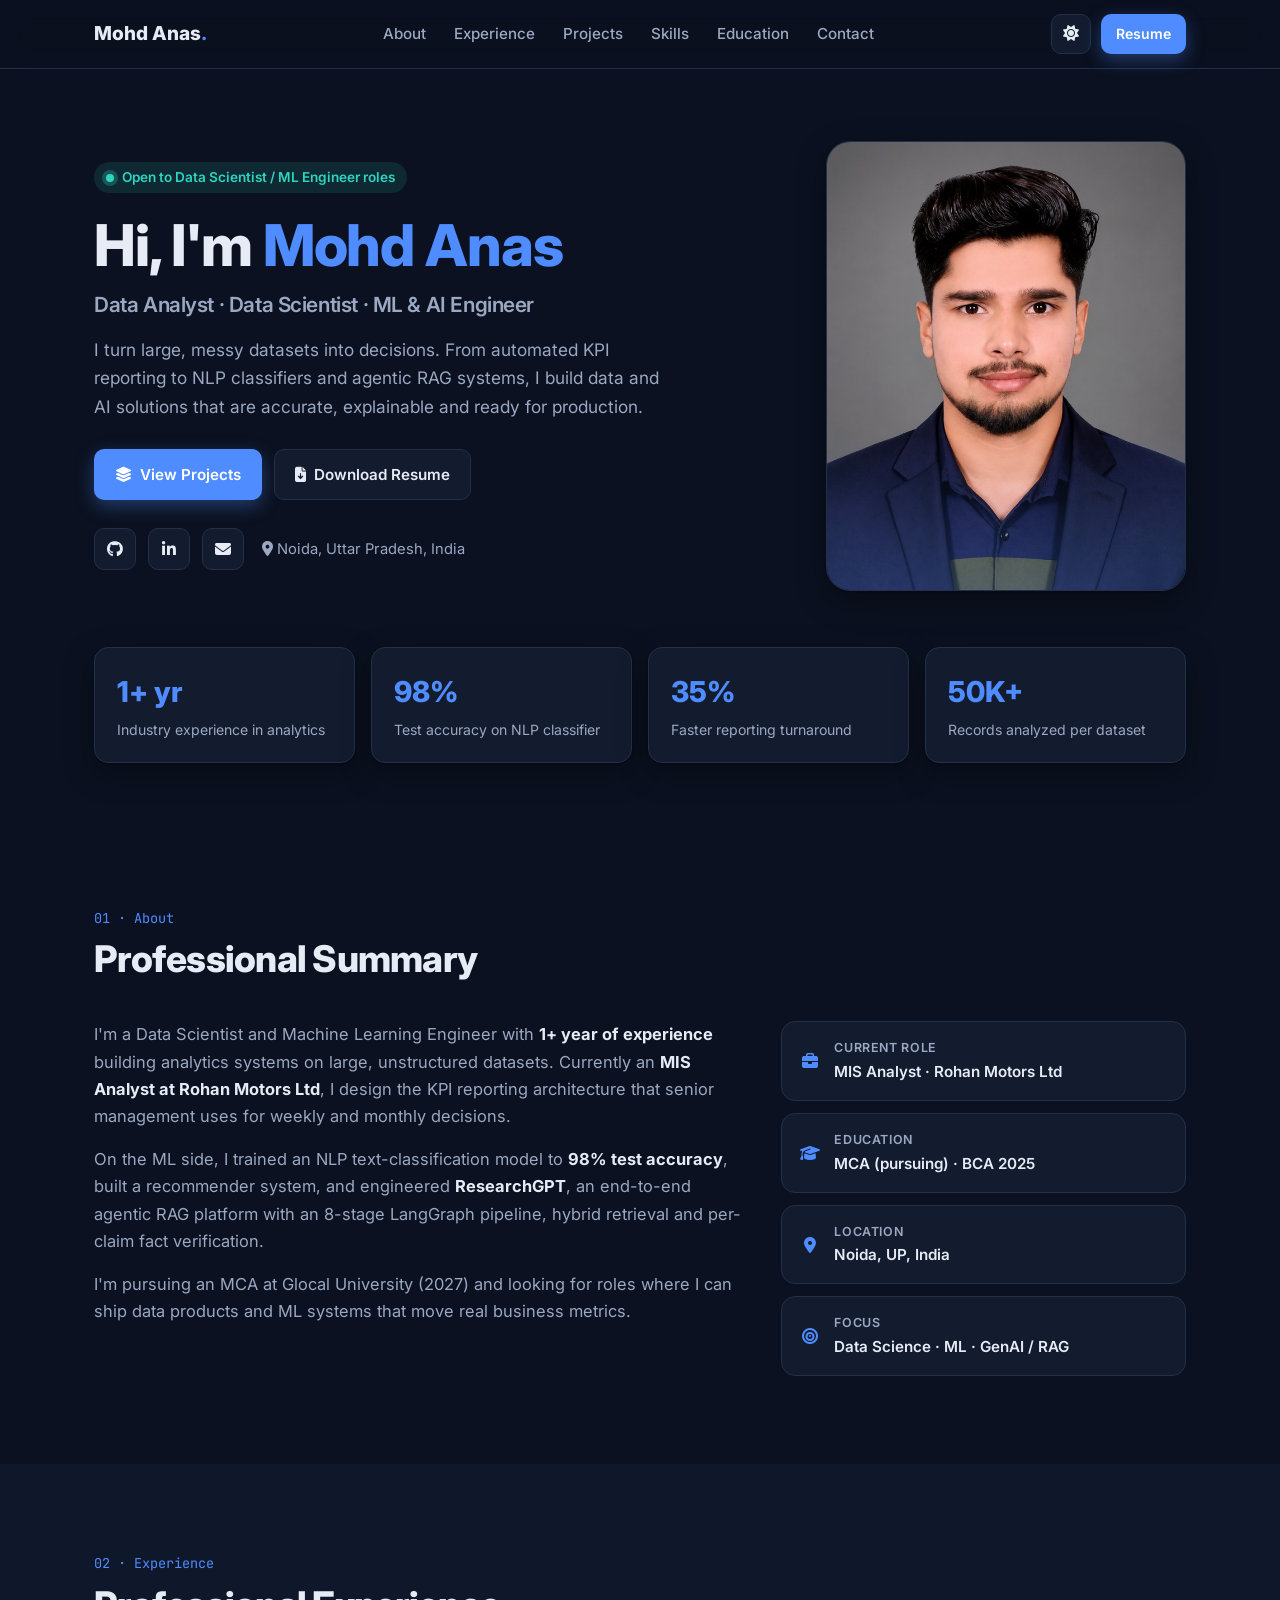
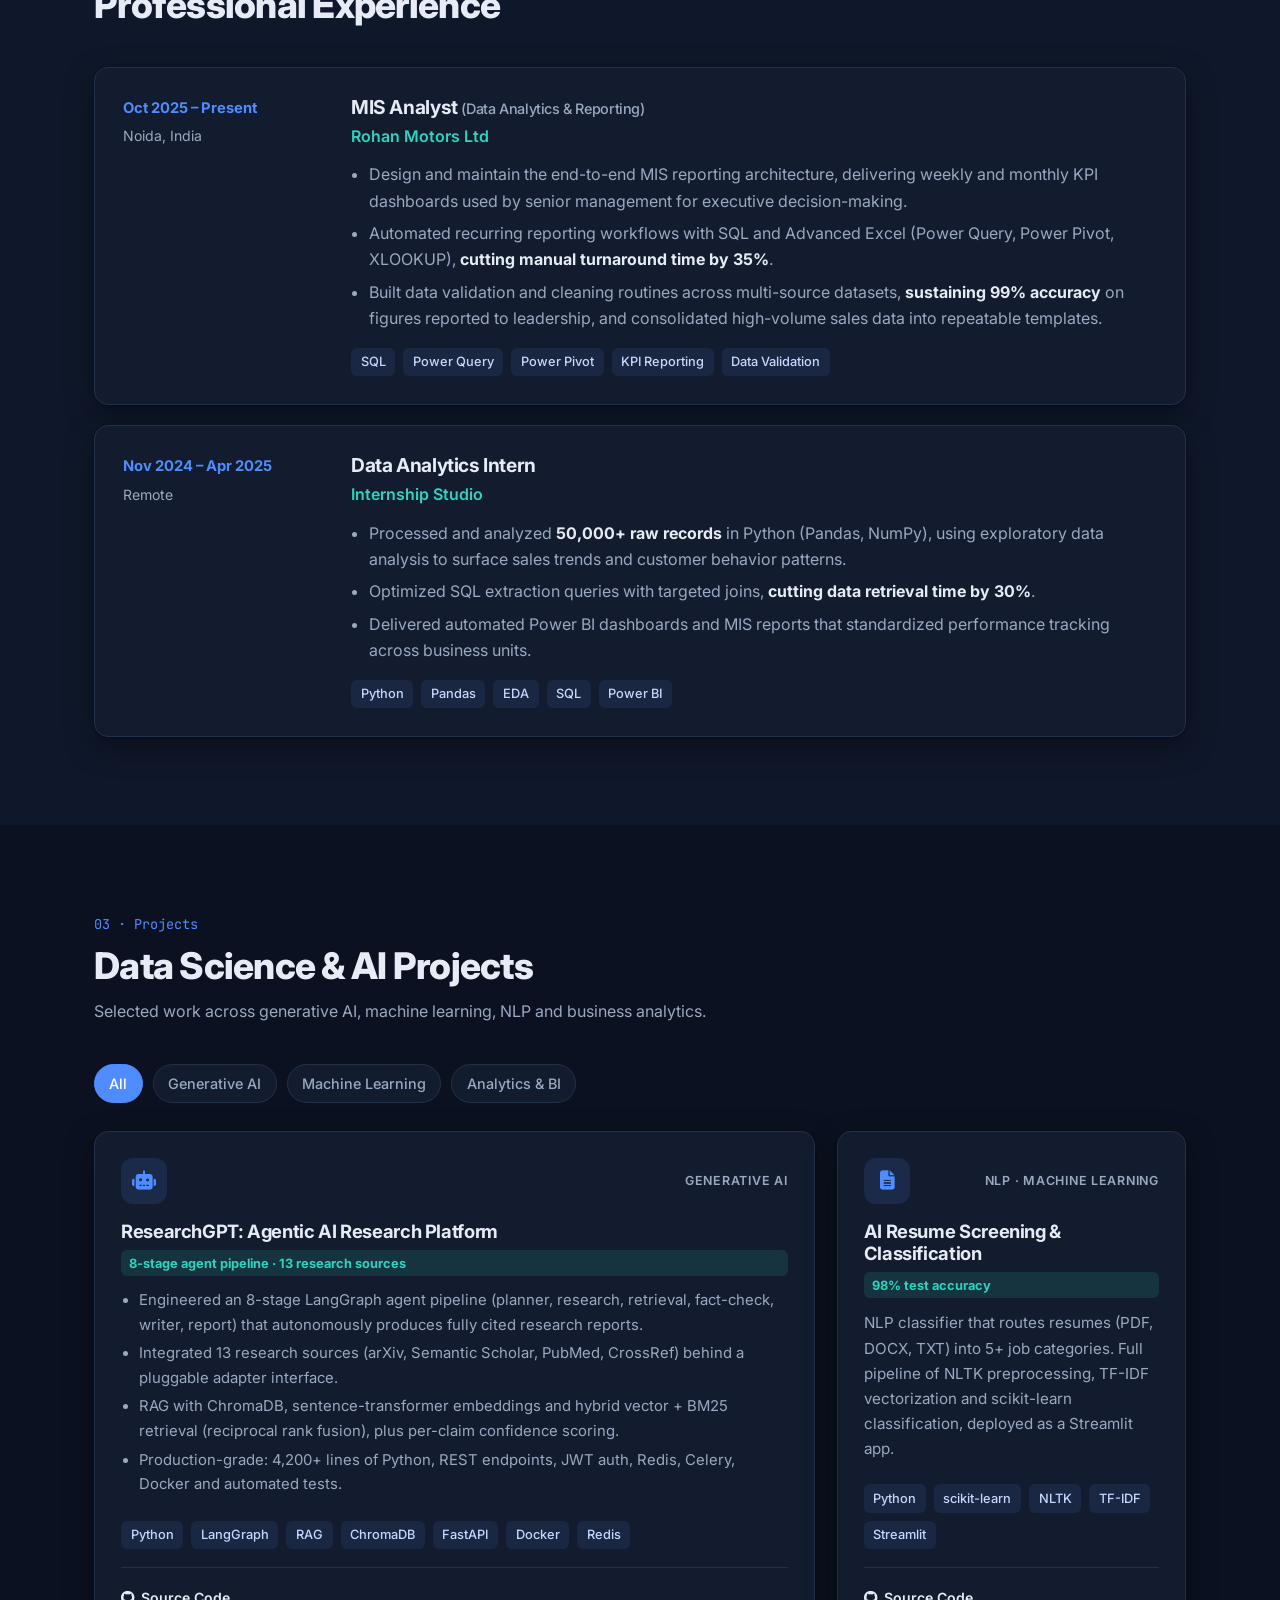
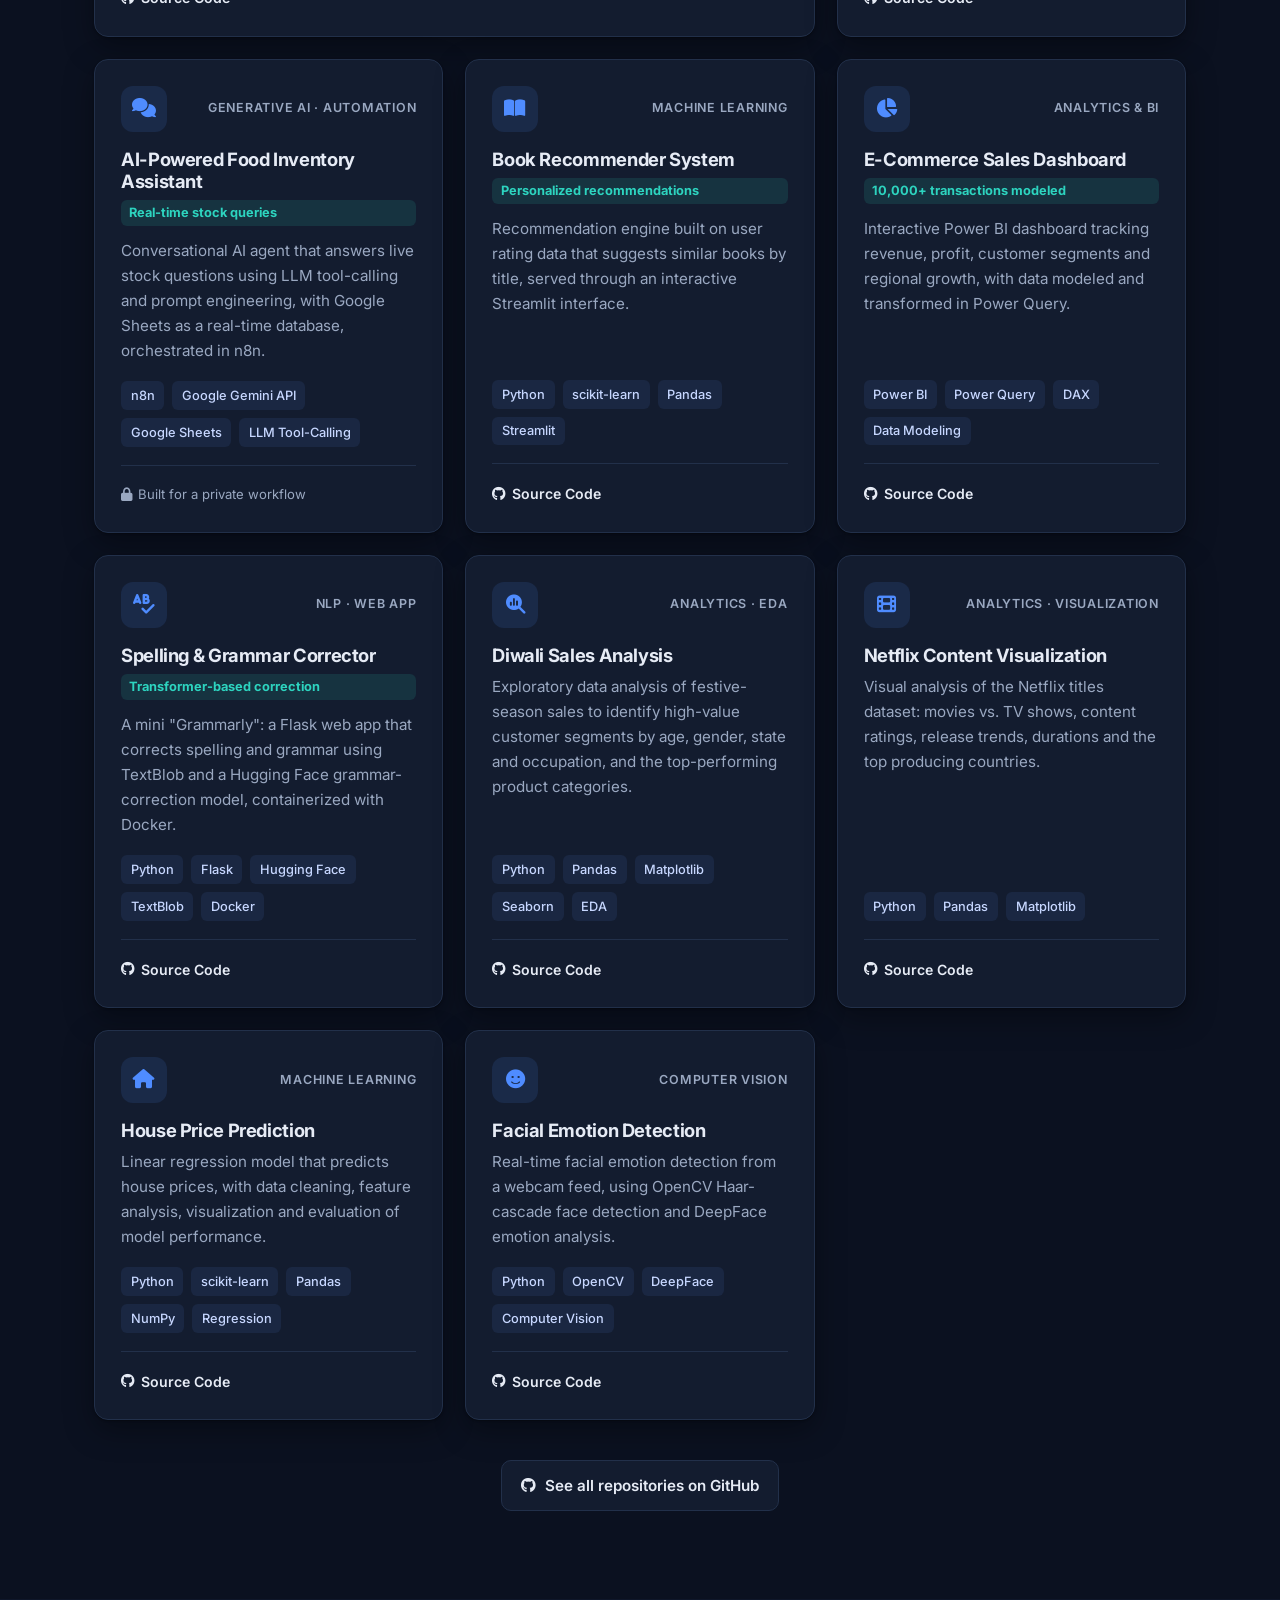
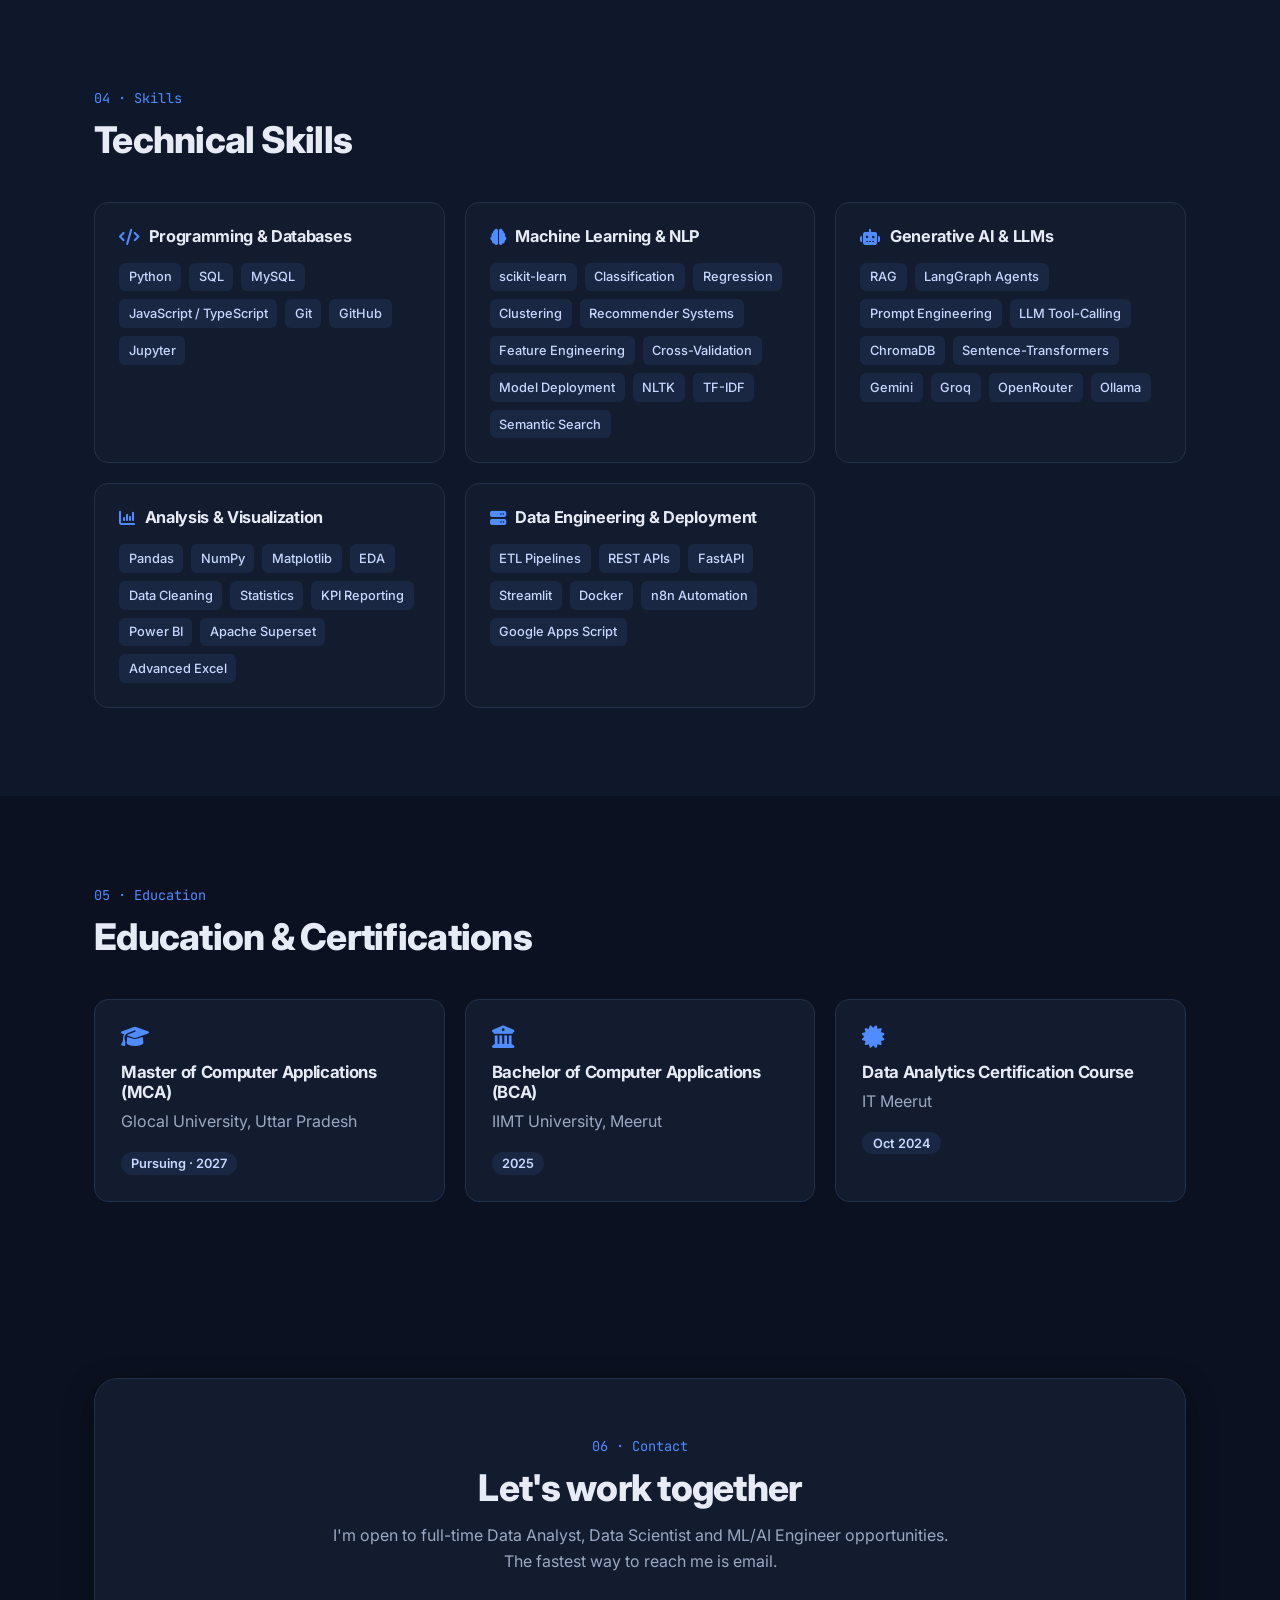
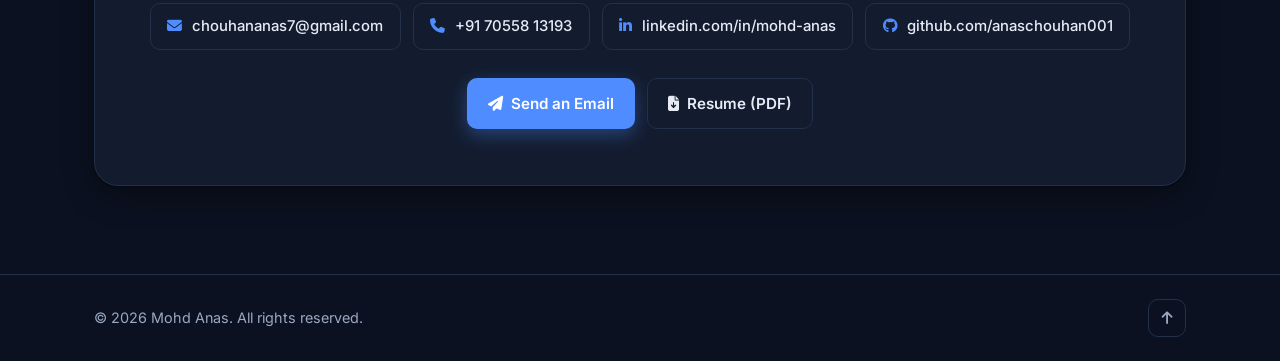
==== commit 4c0c9e17: "Use new professional profile photo Co-Authored-By: Claude Opus 5.5 <noreply@anthropic.com>" ====
--- a/index.html
+++ b/index.html
@@ -8,7 +8,7 @@
   <meta name="description" content="Mohd Anas — Data Analyst, Data Scientist and Machine Learning Engineer based in Noida, India. Python, SQL, scikit-learn, RAG, LangGraph, Power BI.">
   <meta property="og:title" content="Mohd Anas | Data Scientist & ML Engineer">
   <meta property="og:description" content="Data analytics, machine learning and agentic AI projects.">
-  <meta property="og:image" content="profile.jpg">
+  <meta property="og:image" content="profile.jpg?v=2">
   <link rel="preconnect" href="https://fonts.googleapis.com">
   <link rel="preconnect" href="https://fonts.gstatic.com" crossorigin>
   <link href="https://fonts.googleapis.com/css2?family=Inter:wght@400;500;600;700;800&family=JetBrains+Mono:wght@500&display=swap" rel="stylesheet">
@@ -66,7 +66,7 @@
       </div>
       <div class="hero-photo reveal">
         <div class="photo-frame">
-          <img src="profile.jpg" alt="Portrait of Mohd Anas" width="640" height="960">
+          <img src="profile.jpg?v=2" alt="Portrait of Mohd Anas" width="640" height="960">
         </div>
       </div>
     </div>
